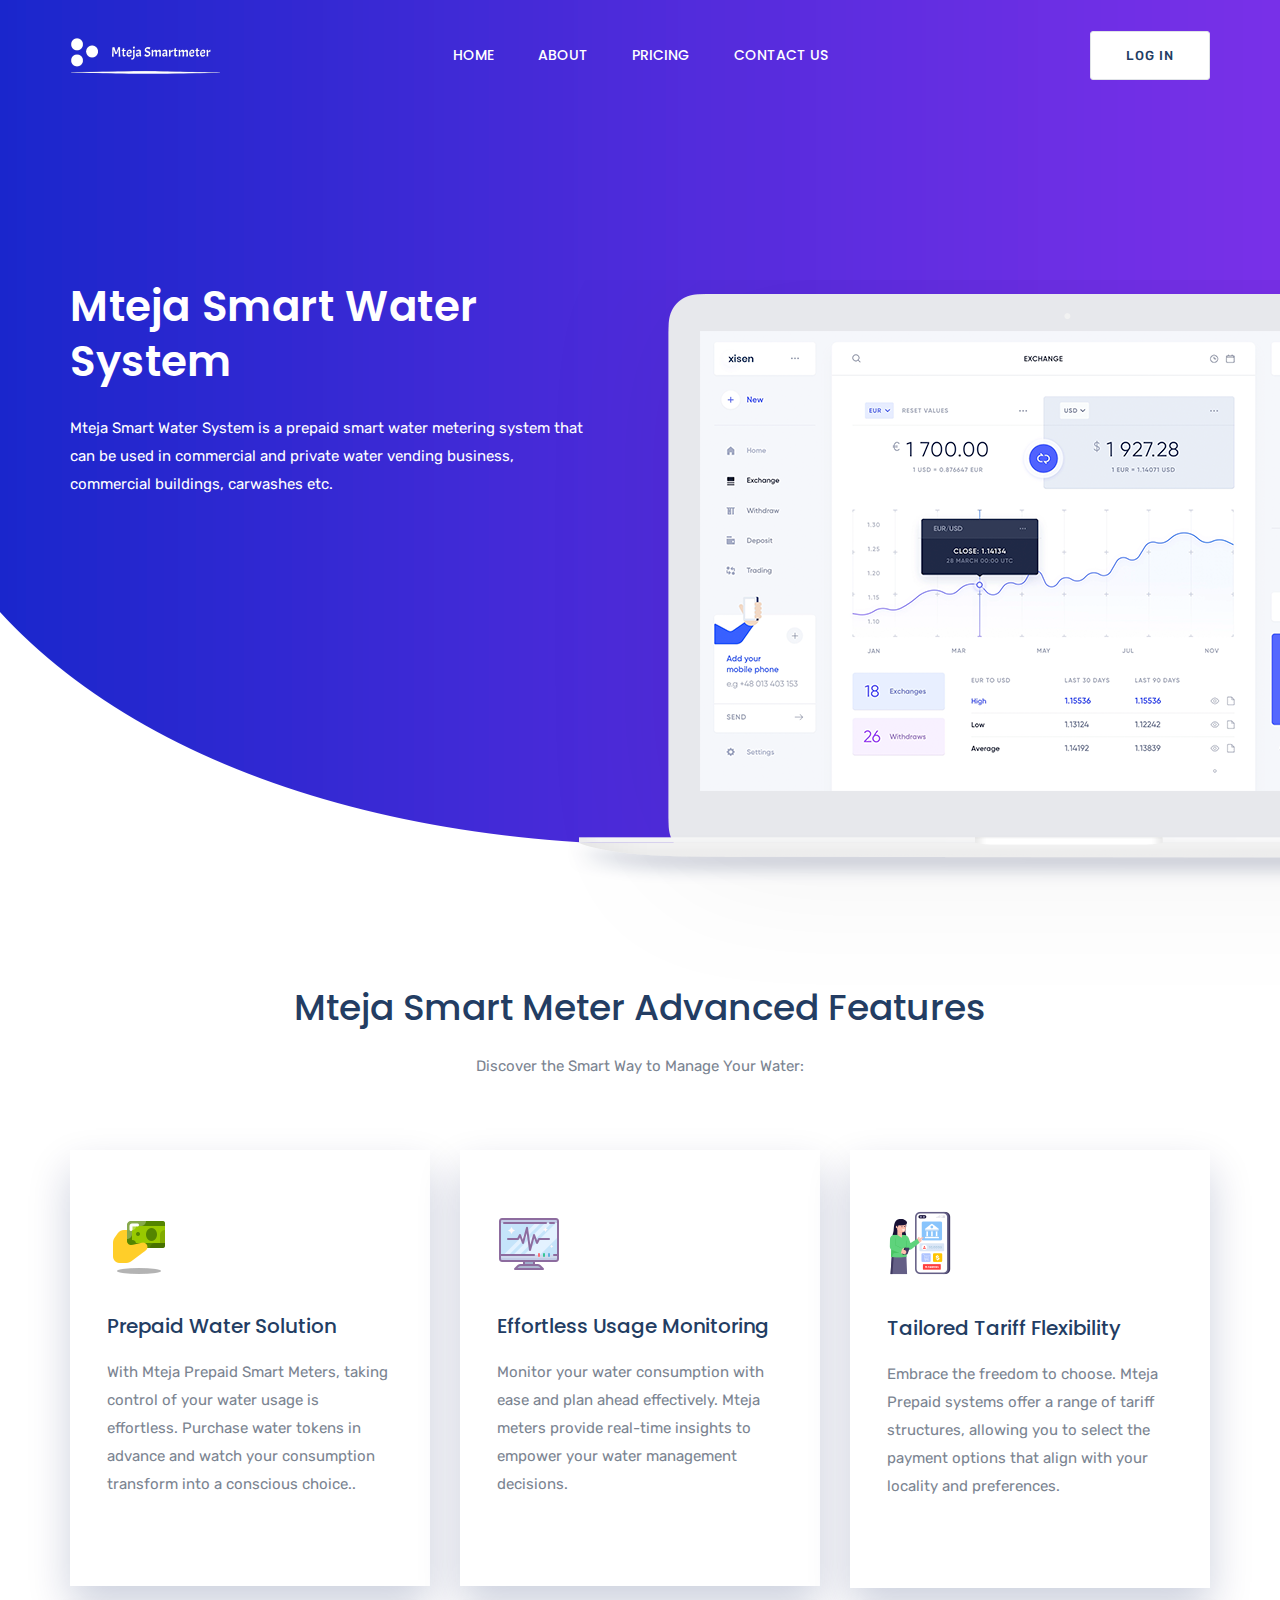
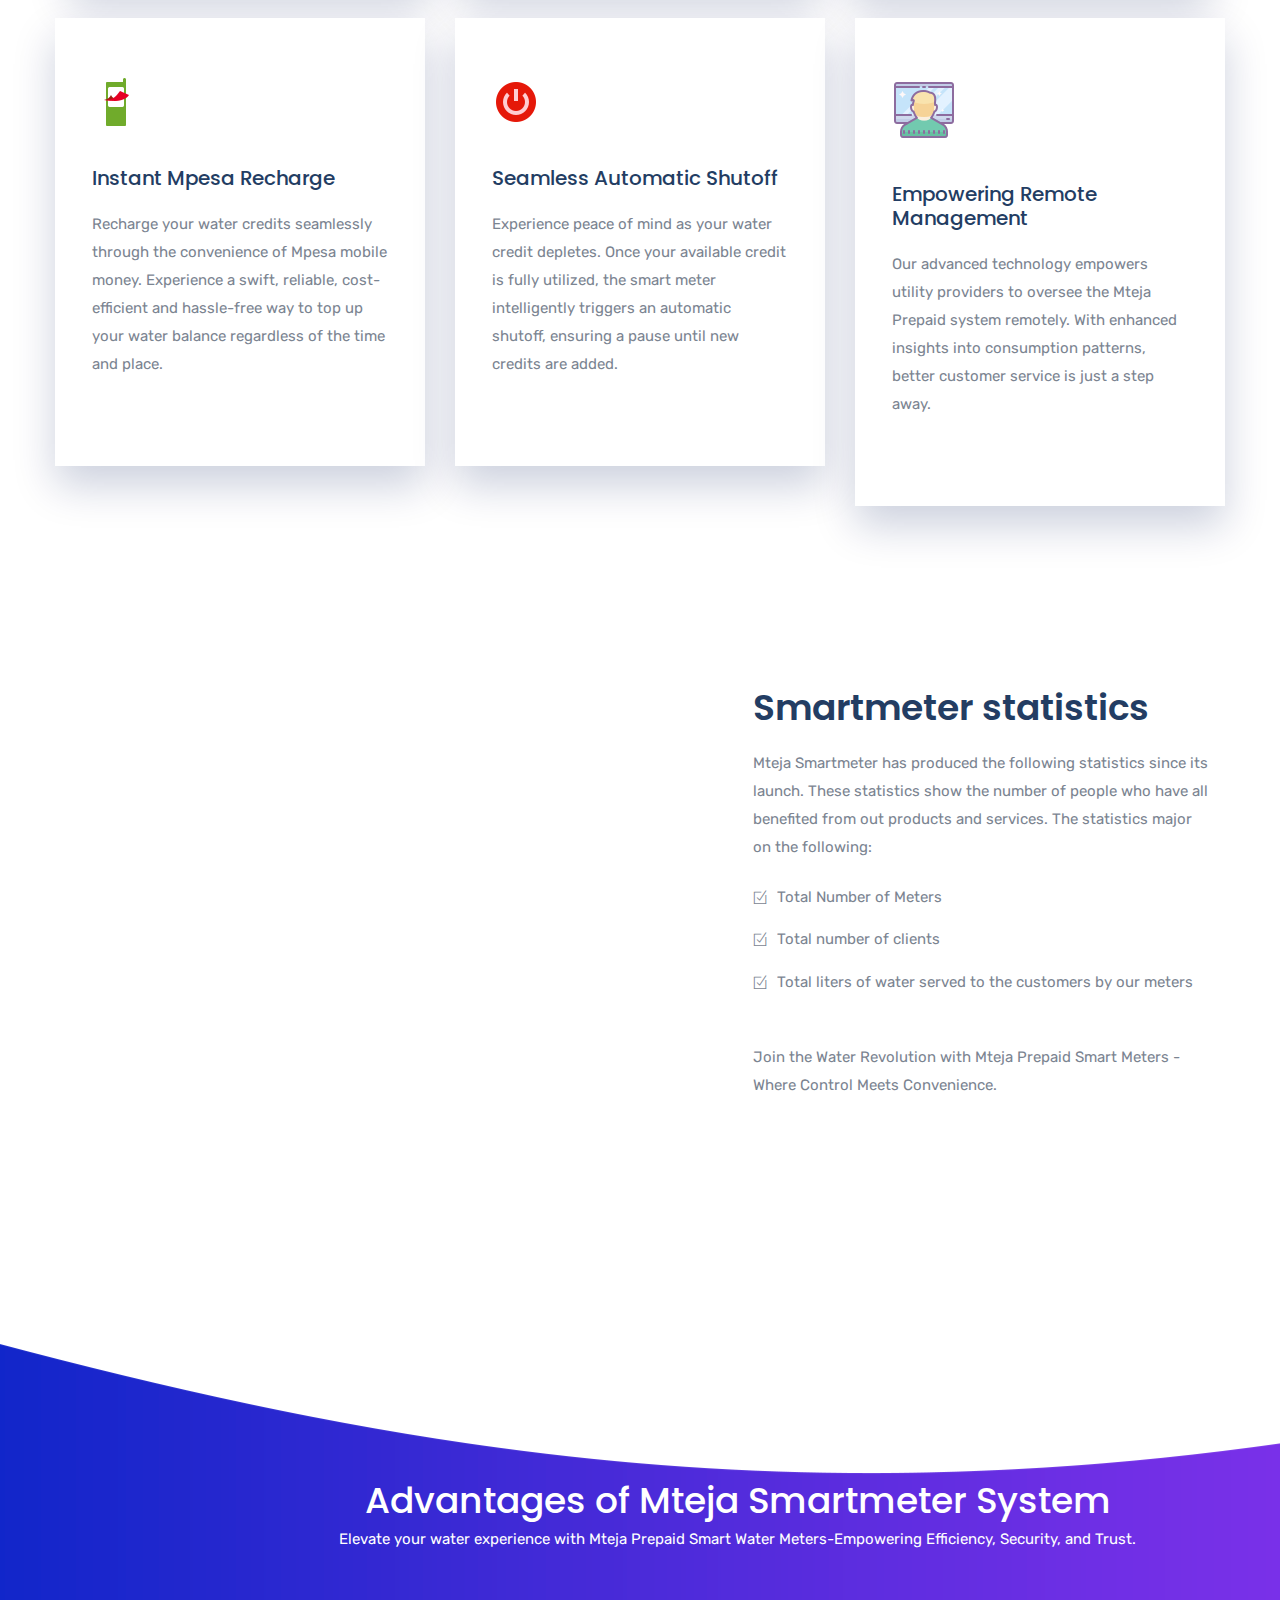
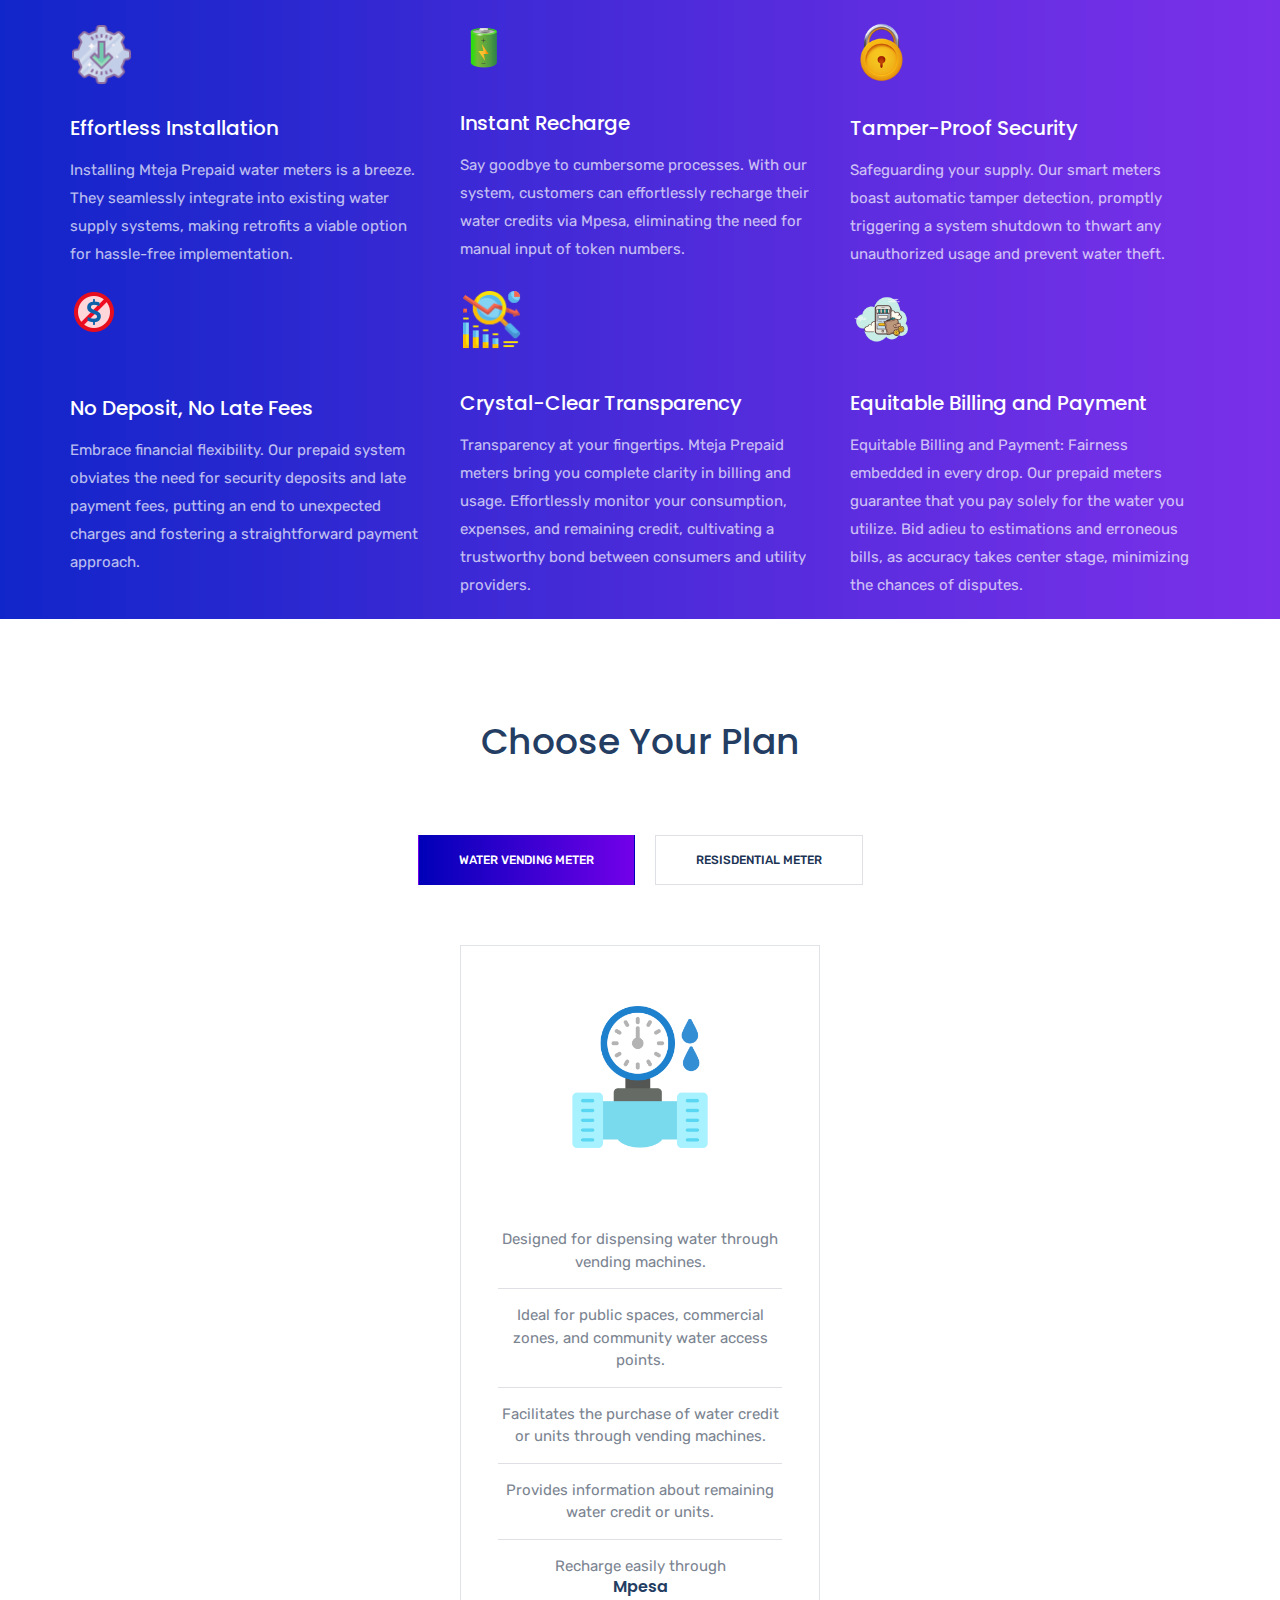
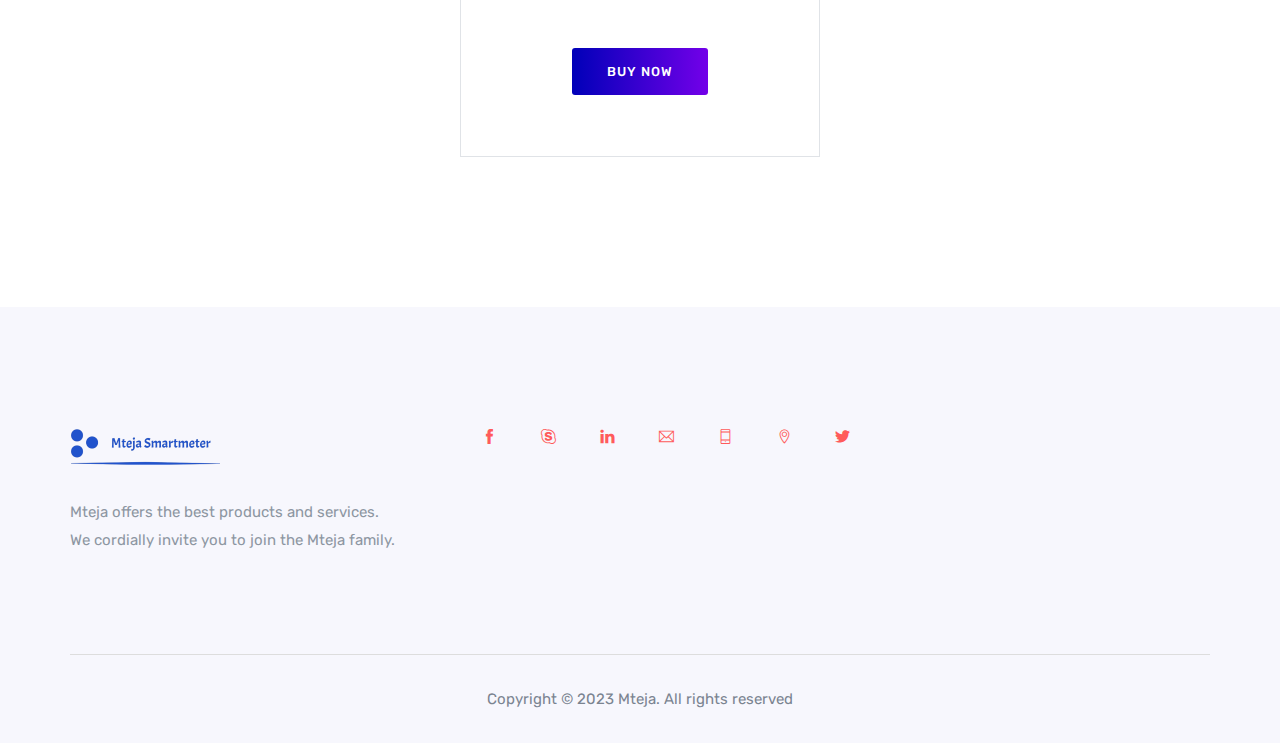
==== index.html @ 2910dd41 "push file structure changes" ====
<!doctype html>
<html class="no-js" lang="">
<head>
    <meta charset="utf-8">
    <meta http-equiv="x-ua-compatible" content="ie=edge">
    <title>Mteja Smartmeter </title>
    <meta name="description" content="">
    <meta name="viewport" content="width=device-width, initial-scale=1">

    <link rel="manifest" href="site.webmanifest">
    <link rel="shortcut icon" type="image/x-icon" href="img/favicon.png">
    <!-- Place favicon.ico in the root directory -->

    <!-- CSS here -->
    <link rel="stylesheet" href="css/bootstrap.min.css">
    <link rel="stylesheet" href="css/owl.carousel.min.css">
    <link rel="stylesheet" href="css/animate.min.css">
    <link rel="stylesheet" href="css/magnific-popup.css">
    <link rel="stylesheet" href="css/fontawesome-all.min.css">
    <link rel="stylesheet" href="css/themify-icons.css">
    <link rel="stylesheet" href="css/meanmenu.css">
    <link rel="stylesheet" href="css/custom-animation.css">
    <link rel="stylesheet" href="css/aos.css">
    <link rel="stylesheet" href="css/slick.css">
    <link rel="stylesheet" href="css/default.css">
    <link rel="stylesheet" href="css/style.css">
    <link rel="stylesheet" href="css/carouselstyle.css">
    <link rel="stylesheet" href="css/responsive.css">
</head>
<body>

    <!-- preloader  -->
    <div id="preloader">
        <div id="ctn-preloader" class="ctn-preloader">
            <div class="animation-preloader">
                <div class="spinner"></div>
                <div class="txt-loading">
                    <span data-text-preloader="M" class="letters-loading">
                        M
                    </span>
                    <span data-text-preloader="T" class="letters-loading">
                        T
                    </span>
                    <span data-text-preloader="E" class="letters-loading">
                        E
                    </span>
                    <span data-text-preloader="J" class="letters-loading">
                        J
                    </span>
                    <span data-text-preloader="A" class="letters-loading">
                        A
                    </span>
                </div>
            </div>
            <div class="loader">
                <div class="row">
                    <div class="col-3 loader-section section-left">
                        <div class="bg"></div>
                    </div>
                    <div class="col-3 loader-section section-left">
                        <div class="bg"></div>
                    </div>
                    <div class="col-3 loader-section section-right">
                        <div class="bg"></div>
                    </div>
                    <div class="col-3 loader-section section-right">
                        <div class="bg"></div>
                    </div>
                </div>
            </div>
        </div>
    </div>
    <!-- preloader end -->

    <!-- header start -->
    <header id="header-sticky" class="header-transparent header-text-white">
        <div class="header-area">
            <div class="container">
                <div class="position-relative">
                    <div class="row align-items-center">
                        <div class="col-xl-2 col-lg-2">
                            <div class="logo">
                                 <a href="index.html"> <img src="img/logo/logo-white.png" alt=""> </a>
                            </div>
                        </div>
                        <div class="col-xl-8 col-lg-8 position-static">
                            <div class="main-menu red-menu white-menu text-center">
                                <nav id="mobile-menu">
                                    <ul>
                                        <li><a href="index.html">Home</a>
                                            <ul class="submenu">
                                                <li><a href="index.html">Home</a></li>
                                            </ul>
                                        </li>
                                        <li><a href="#">About</a>
                                            <ul class="submenu">
                                                <li class="menu-item-has-children">
                                                    <a href="about-2.html">Features</a>
                                                </li>
                                                <li class="menu-item-has-children"><a href="about.html">Advantages</a>
                                            </ul>
                                        </li>
                                        <li><a href="price.html">Pricing</a>
                                            <ul class="submenu">
                                                <li><a href="portfolio.html">Water Vending Meter</a></li>
                                                <li><a href="p              ortfolio-style-2.html">Residential Meter</a></li>
                                            </ul>
                                        </li>

                                        <li><a href="contact.html">Contact Us</a>
                                            <ul class="submenu">
                                                <li><a href="contact.html">Contact</a></li>
                                                <!-- <li><a href="contact-standart.html">contact standart</a></li>
                                                    <li><a href="contact-minimal.html">contact minimal</a></li> -->
                                             </ul>
                                     </li>
                                    </nav>
                            </div>
                            <div class="mobile-menu"></div>
                        </div>
                        <div class="col-xl-2 col-lg-2 d-none d-lg-block">
                            <div class="header-btn text-right">
                                <a href="https://app.mteja.co.ke/" class="x-btn btn-border btn-squ x-btn-white">Log
                                    In</a>
                            </div>
                        </div>
                    </div>
                </div>
            </div>
        </div>
    </header>
    <!-- header end -->

    <main>

        <!-- slider-area -->
        <section class="slider-area fix">
            <div class="single-slider slider-height-2 slider-height-4 pt-280"
                style="background-image: url(img/slider/blue-bg.png)">
                <div class="container">
                    <div class="row">
                        <div class="col-xl-6 col-lg-6 col-md-10">
                            <div class="slider-text-4 pt-0">
                                <h2 class="wow fadeInUp animated" data-wow-delay="0.5s">Mteja Smart Water System</h2>
                                <p class="wow fadeInUp animated" data-wow-delay="0.7s">Mteja Smart Water System is a
                                    prepaid smart water metering system that can be used in commercial and private water
                                    vending business, commercial buildings, carwashes etc.</p>
                            </div>
                        </div>
                        <div class="col-xl-6 col-lg-6 d-none d-lg-block">
                            <div class="slider-img-2 wow fadeInRight animated" data-wow-duration="2.5s">
                                <img src="img/slider/01_Home.png" alt="">
                            </div>
                        </div>
                    </div>
                </div>
            </div>
        </section>
        <!-- slider-area end -->

        <!-- fea-list-4-area -->
        <div class="fea-list-4-area pt-0">
            <div class="container">
                <div class="row">
                    <div class="col-xl-8 col-lg-10 offset-lg-1 offset-xl-2">
                        <div class="section-title-2 text-center mb-70">
                            <h2 class="mb-20">Mteja Smart Meter Advanced Features</h2>
                            <p>Discover the Smart Way to Manage Your Water:</p>
                        </div>
                    </div>
                </div>
                <div class="row">
                    <div class="col-lg-4 col-md-6">
                        <div class="feal-list-4-item active mb-30">
                            <div class="fea-list-4-img mb-40">
                                <img src="img/icon/pay.png" alt="">
                            </div>
                            <h3>Prepaid Water Solution</h3>
                            <p>With Mteja Prepaid Smart Meters, taking control of your water usage is effortless.
                                Purchase water tokens in advance and watch your consumption transform into a conscious
                                choice..</p>
                            <!-- <a href="about-2.html">learn more <i class="ti-arrow-right"></i></a> -->
                        </div>
                    </div>
                    <div class="col-lg-4 col-md-6">
                        <div class="feal-list-4-item active mb-30">
                            <div class="fea-list-4-img mb-40">
                                <img src="img/icon/monitoring.png" alt="">
                            </div>
                            <h3>Effortless Usage Monitoring</h3>
                            <p>Monitor your water consumption with ease and plan ahead effectively. Mteja meters provide
                                real-time insights to empower your water management decisions.
                            </p>
                            <!-- <a href="about-2.html">learn more <i class="ti-arrow-right"></i></a> -->
                        </div>
                    </div>
                    <div class="col-lg-4 col-md-6">
                        <div class="feal-list-4-item active mb-30">
                            <div class="fea-list-4-img mb-40">
                                <img src="img/icon/m-banking.png" alt="">
                            </div>
                            <h3>Tailored Tariff Flexibility</h3>
                            <p>Embrace the freedom to choose. Mteja Prepaid systems offer a range of tariff structures,
                                allowing you to select the payment options that align with your locality and
                                preferences.

                            </p>
                            <!-- <a href="about-2.html">learn more <i class="ti-arrow-right"></i></a> -->
                        </div>
                    </div>


                    <div class="row">
                        <div class="col-lg-4 col-md-6">
                            <div class="feal-list-4-item active mb-30">
                                <div class="fea-list-4-img mb-40">
                                    <img src="img/icon/mpesa.png" alt="">
                                </div>
                                <h3>Instant Mpesa Recharge</h3>
                                <p>Recharge your water credits seamlessly through the convenience of Mpesa mobile money.
                                    Experience a swift, reliable, cost-efficient and hassle-free way to top up your
                                    water balance regardless of the time and place.
                                </p>
                                <!-- <a href="about-2.html">learn more <i class="ti-arrow-right"></i></a> -->
                            </div>
                        </div>
                        <div class="col-lg-4 col-md-6">
                            <div class="feal-list-4-item active mb-30">
                                <div class="fea-list-4-img mb-40">
                                    <img src="img/icon/shutdown.png" alt="">
                                </div>
                                <h3>Seamless Automatic Shutoff</h3>
                                <p> Experience peace of mind as your water credit depletes. Once your available credit
                                    is fully utilized, the smart meter intelligently triggers an automatic shutoff,
                                    ensuring a pause until new credits are added.
                                </p>
                                <!-- <a href="about-2.html">learn more <i class="ti-arrow-right"></i></a> -->
                            </div>
                        </div>

                        <div class="col-lg-4 col-md-6">
                            <div class="feal-list-4-item active mb-30">
                                <div class="fea-list-4-img mb-40">
                                    <img src="img/icon/workspace.png" alt="">
                                </div>
                                <h3>Empowering Remote Management</h3>
                                <p>Our advanced technology empowers utility providers to oversee the Mteja Prepaid
                                    system remotely. With enhanced insights into consumption patterns, better customer
                                    service is just a step away.</p>
                                <!-- <a href="about-2.html">learn more <i class="ti-arrow-right"></i></a> -->
                            </div>
                        </div>
                    </div>
                </div>
            </div>
            <!-- fea-list-4-area end -->

            <!-- xn-about-area  -->
            <div class="xn-about-area pt-110 fix">
                <div class="container">
                    <div class="row">
                        <div class="col-xl-6 col-lg-6">
                            <div class="xn-about-img mb-30 wow fadeInLeft animated" data-wow-duration="0.9s"
                                data-wow-delay=".5s">
                                <img src="img/bg/fea-4.png" alt="">
                            </div>
                        </div>
                        <div class="col-xl-5 col-lg-5 offset-lg-1">
                            <div class="xn-about-content mb-30 pt-40">
                                <h2>Smartmeter statistics</h2>
                                <p>Mteja Smartmeter has produced the following statistics since its launch. These
                                    statistics show the number of people who have all benefited from out products and
                                    services. The statistics major on the following:</p>
                                <ul>
                                    <li><i class="ti-check-box"></i> <span>Total Number of Meters</span></li>
                                    <li><i class="ti-check-box"></i> <span>Total number of clients</span></li>
                                    <li><i class="ti-check-box"></i> <span>Total liters of water served to the customers
                                            by our meters</span></li>
                                </ul>
                                <p>Join the Water Revolution with Mteja Prepaid Smart Meters - Where Control Meets
                                    Convenience.</p>
                                <div data-aos="fade-up">
                                    <!-- <a href="#" class="btn-grad-4">learn more</a> -->
                                </div>
                            </div>
                        </div>
                    </div>

                    <div class="col-xl-6 col-lg-6">
                        <div class="xn-about-img-right mb-30 pl-70 wow fadeInRight animated" data-wow-duration="1.5s"
                            data-wow-delay=".5s">
                            <!-- <img src="img/bg/fea-41.png" alt=""> -->
                        </div>
                    </div>
                </div>
            </div>
        </div>
        <!-- xn-about-area end -->

        <!-- people-area -->
        <div class="fea-list-4-area pt-180" style="background-image: url(img/bg/people.png)">
            <div class="container">
                <div class="row">
                    <div class="col-xl-10 col-lg-15 offset-lg-2 offset-xl-2">
                        <div class="section-title-2 white-text text-center mb-70">
                            <h2 class="mb-30">Advantages of Mteja Smartmeter System</h2>
                            <p>
                                Elevate your water experience with Mteja Prepaid Smart Water Meters-Empowering
                                Efficiency, Security, and Trust.
                            </p>
                        </div>
                    </div>
                </div>
                <div class="row">
                    <div class="col-lg-4 col-md-4">
                        <div class="people-item mb-20">
                            <div class="people-item-img mb-30">
                                <img src="img/icon/installation.png" class="image" alt="">
                            </div>
                            <h3>Effortless Installation</h3>
                            <p> Installing Mteja Prepaid water meters is a breeze. They seamlessly integrate into
                                existing water supply systems, making retrofits a viable option for hassle-free
                                implementation.
                            </p>
                        </div>
                    </div>
                    <div class="col-lg-4 col-md-4">
                        <div class="people-item mb-20">
                            <div class="people-item-img mb-40">
                                <img src="img/icon/recharge.png" class="image" alt="">
                            </div>
                            <h3>Instant Recharge</h3>
                            <p> Say goodbye to cumbersome processes. With our system, customers can effortlessly
                                recharge their water credits via Mpesa, eliminating the need for manual input of token
                                numbers.
                            </p>
                        </div>
                    </div>
                    <div class="col-lg-4 col-md-4">
                        <div class="people-item mb-20">
                            <div class="people-item-img mb-30">
                                <img src="img/icon/security.png" class="image" alt="">
                            </div>
                            <h3>Tamper-Proof Security</h3>
                            <p>Safeguarding your supply. Our smart meters boast automatic tamper detection, promptly
                                triggering a system shutdown to thwart any unauthorized usage and prevent water theft.
                            </p>
                        </div>
                    </div>
                    <div class="col-lg-4 col-md-4">
                        <div class="people-item mb-20">
                            <div class="people-item-img mb-60">
                                <img src="img/icon/nodeposit.png" class="image" alt="">
                            </div>
                            <h3>No Deposit, No Late Fees</h3>
                            <p> Embrace financial flexibility. Our prepaid system obviates the need for security
                                deposits and late payment fees, putting an end to unexpected charges and fostering a
                                straightforward payment approach.
                            </p>
                        </div>
                    </div>
                    <div class="col-lg-4 col-md-4">
                        <div class="people-item mb-20">
                            <div class="people-item-img mb-40">
                                <img src="img/icon/transparency.png" class="image" alt="">
                            </div>
                            <h3>Crystal-Clear Transparency</h3>
                            <p>Transparency at your fingertips. Mteja Prepaid meters bring you complete clarity in
                                billing and usage. Effortlessly monitor your consumption, expenses, and remaining
                                credit, cultivating a trustworthy bond between consumers and utility providers.
                            </p>
                        </div>
                    </div>
                    <div class="col-lg-4 col-md-4">
                        <div class="people-item mb-20">
                            <div class="people-item-img mb-40">
                                <img src="img/icon/billing.png" class="image" alt="">
                            </div>
                            <h3>Equitable Billing and Payment</h3>
                            <p> Equitable Billing and Payment: Fairness embedded in every drop. Our prepaid meters
                                guarantee that you pay solely for the water you utilize. Bid adieu to estimations and
                                erroneous bills, as accuracy takes center stage, minimizing the chances of disputes.
                            </p>
                        </div>
                    </div>
                </div>
            </div>
        </div>
        <!-- people-area end -->

        <!-- pricing-area -->
        <section class="pricing-area pt-100 pb-120">
            <div class="container">
                <div class="row">
                    <div class="col-xl-8 col-lg-10 offset-lg-1 offset-xl-2">
                        <div class="section-title-2 text-center mb-70">
                            <h2 class="mb-20">Choose Your Plan</h2>
                        </div>
                    </div>
                </div>
                <div class="price-tab">
                    <ul class="nav price-tab-4-menu text-center" id="myTab" role="tablist">
                        <li class="nav-item">
                            <a class="nav-link active" id="home-tab" data-toggle="tab" href="#home" role="tab"
                                aria-controls="home" aria-selected="true">Water vending meter</a>
                        </li>
                        <li class="nav-item">
                            <a class="nav-link" id="profile-tab" data-toggle="tab" href="#profile" role="tab"
                                aria-controls="profile" aria-selected="false">Resisdential meter</a>
                        </li>
                    </ul>
                    <div class="tab-content" id="myTabContent">
                        <div class="tab-pane fade show active" id="home" role="tabpanel" aria-labelledby="home-tab">
                            <div class="row">
                                <div style="text-align:center;width: 300px;margin: 0 auto"
                                    class="col-xl-4 col-lg-4 col-md-6">
                                    <div class="pricing-tab pricing-tab-4 text-center mb-30">
                                        <div class="price-img-4 pb-50">
                                            <img src="img/icon 2/water-meter.png" class="image-2" alt="">
                                        </div>
                                        <div class="price-value mb-30">
                                            <h3></h3>
                                            <h5></h5>
                                        </div>
                                        <ul>
                                            <li>Designed for dispensing water through vending machines.
                                            </li>
                                            <li>Ideal for public spaces, commercial zones, and community water access
                                                points.
                                            </li>
                                            <li>Facilitates the purchase of water credit or units through vending
                                                machines.</li>
                                            <li>Provides information about remaining water credit or units.</li>
                                            <li>Recharge easily through<h6>Mpesa</h6>
                                            </li>
                                        </ul>
                                        <a href="#" class="btn-grad-4"><span>Buy Now</span></a>
                                    </div>
                                </div>   
                            </div>
                        </div>
                        <div class="tab-pane fade" id="profile" role="tabpanel" aria-labelledby="profile-tab">
                            <div class="row">
                                <div style="text-align:center;width: 300px;margin: 0 auto"
                                    class="col-xl-4 col-lg-4 col-md-6">
                                    <div class="pricing-tab pricing-tab-4 text-center mb-30">
                                        <div class="price-img-4 pb-50">
                                            <img src="img/icon 2/utility.png" class="image-2">
                                        </div>
                                        <div class="price-value mb-30">
                                            <h3></h3>
                                            <h5></h5>
                                        </div>
                                        <ul>
                                            <li>Tailored for installation in homes, serving individual household utility
                                                management and payments</li>
                                            <li>Enables users to manage and monitor their utility consumption in
                                                real-time.</li>
                                            <li>Provides information displayed on the meter</li>
                                            <li>Recharge easily through<h6>Mpesa</h6>
                                            </li>
                                        </ul>
                                        <a href="#" class="btn-grad-4"><span>Buy Now</span></a>
                                    </div>
                                </div>
                                <!-- <div class="col-xl-4 col-lg-4 col-md-6">
                                        <div class="pricing-tab pricing-tab-4 text-center mb-30">
                                            <div class="price-img-4 pb-50">
                                                <img src="img/icon/pi3.png" alt="">
                                            </div>
                                            <div class="price-value mb-30">
                                                <h3>Business</h3>
                                                <h5>$99.50</h5>
                                            </div>
                                            <ul>
                                                <li>Unlimited products</li>
                                                <li>Discount code</li>
                                                <li>2GB file storage</li>
                                                <li>24/7 Support</li>
                                            </ul>
                                            <a href="#" class="btn-grad-4"><span>Buy Now</span></a>
                                        </div>
                                    </div>-->
                            </div>
                        </div>
                    </div>
                </div>
            </div>
        </section>
        <!-- newsletter-area -->
        <!-- <section class="newsletter-area pb-150">
            <div class="container">
                <div class="row">
                    <div class="col-xl-8 col-lg-10 offset-lg-1 offset-xl-2">
                        <div class="section-title-2 text-center mb-70">
                            <h2 class="mb-20">Smartmeter Images.</h2>
                        </div>
                    </div>
                </div>


                <section aria-label="Newest Photos">
                    <div class="carousel text-center" data-carousel>
                        <button class="carousel-button prev" data-carousel-button="prev">&#8656;</button>
                        <button class="carousel-button next" data-carousel-button="next">&#8658;</button>
                        <ul data-slides>
                            <li class="slide" data-active>
                                <img src="img/carousel/boxed-water-is-better-VPkkplpaLLI-unsplash.jpg"
                                    alt="water Image #1">
                            </li>
                            <li class="slide">
                                <img src="img/carousel/linus-nylund-Q5QspluNZmM-unsplash.jpg" alt="water Image #2">
                            </li>
                            <li class="slide">
                                <img src="img/carousel/tim-marshall-dYO_5KOMEkA-unsplash.jpg" alt="water Image #3">
                            </li>
                        </ul>
                    </div>
                </section>
            </div>
        </section> -->
        <!-- newsletter-area end -->

    </main>

    <!-- footer start  -->
    <footer class="gray-bg">
        <div class="footer-area pt-120 pb-60">
            <div class="container">
                <div class="row">
                    <div class="col-xl-4 col-lg-6 col-md-8">
                        <div class="footer-widget mb-40">
                            <div class="footer-text">
                                <img src="img/logo/logo.png" alt="">
                                <p>Mteja offers the best products and services. We cordially invite you to join the
                                    Mteja family.</p>
                            </div>


                        </div>
                    </div>

                    <div class="col-xl-2 col-lg-3 col-md-4">
                        <div class="footer-widget mb-40">
                            <div class="footer-social-horizontal"> <!-- Updated class name -->
                                <a href="contact.html"><i class="ti-facebook"></i></a>
                                <a href="contact.html"><i class="ti-skype"></i></a>
                                <a href="contact.html"><i class="ti-linkedin"></i></a>
                                <a href="contact.html"><i class="ti-email"></i></a>
                                <a href="contact.html"><i class="ti-mobile"></i></a>
                                <a href="contact.html"><i class="ti-location-pin"></i></a>
                                <a href="contact.html"><i class="ti-twitter-alt"></i></a>
                            </div>
                        </div>
                    </div>
                </div>
            </div>
        </div>
        <div class="copyright-area">
            <div class="container">
                <div class="copyright-border">
                    <div class="row">
                        <div class="col-12 text-center"> <!-- Add text-center class -->
                            <div class="copyright">
                                <p>Copyright © 2023 Mteja. All rights reserved</p>
                            </div>
                        </div>
                    </div>
                </div>
            </div>
        </div>
    </footer>
    <!-- footer end  -->






    <!-- JS here -->
    <script src="js/vendor/modernizr-3.5.0.min.js"></script>
    <script src="js/vendor/jquery-1.12.4.min.js"></script>
    <script src="js/popper.min.js"></script>
    <script src="js/bootstrap.min.js"></script>
    <script src="js/owl.carousel.min.js"></script>
    <script src="js/isotope.pkgd.min.js"></script>
    <script src="js/one-page-nav-min.js"></script>
    <script src="js/slick.min.js"></script>
    <script src="js/jquery.meanmenu.min.js"></script>
    <script src="js/ajax-form.js"></script>
    <script src="js/wow.min.js"></script>
    <script src="js/aos.js"></script>
    <script src="js/jquery.scrollUp.min.js"></script>
    <script src="js/imagesloaded.pkgd.min.js"></script>
    <script src="js/jquery.magnific-popup.min.js"></script>
    <script src="js/plugins.js"></script>
    <script src="js/main.js"></script>
    <script src="js/carousel.js"></script>
</body>
</html>
---- css/themify-icons.css ----
@font-face {
	font-family: 'themify';
	src:url('../fonts/themify.eot?-fvbane');
	src:url('../fonts/themify.eot?#iefix-fvbane') format('embedded-opentype'),
		url('../fonts/themify.woff?-fvbane') format('woff'),
		url('../fonts/themify.ttf?-fvbane') format('truetype'),
		url('../fonts/themify.svg?-fvbane#themify') format('svg');
	font-weight: normal;
	font-style: normal;
}

[class^="ti-"], [class*=" ti-"] {
	font-family: 'themify';
	speak: none;
	font-style: normal;
	font-weight: normal;
	font-variant: normal;
	text-transform: none;
	line-height: 1;

	/* Better Font Rendering =========== */
	-webkit-font-smoothing: antialiased;
	-moz-osx-font-smoothing: grayscale;
}

.ti-wand:before {
	content: "\e600";
}
.ti-volume:before {
	content: "\e601";
}
.ti-user:before {
	content: "\e602";
}
.ti-unlock:before {
	content: "\e603";
}
.ti-unlink:before {
	content: "\e604";
}
.ti-trash:before {
	content: "\e605";
}
.ti-thought:before {
	content: "\e606";
}
.ti-target:before {
	content: "\e607";
}
.ti-tag:before {
	content: "\e608";
}
.ti-tablet:before {
	content: "\e609";
}
.ti-star:before {
	content: "\e60a";
}
.ti-spray:before {
	content: "\e60b";
}
.ti-signal:before {
	content: "\e60c";
}
.ti-shopping-cart:before {
	content: "\e60d";
}
.ti-shopping-cart-full:before {
	content: "\e60e";
}
.ti-settings:before {
	content: "\e60f";
}
.ti-search:before {
	content: "\e610";
}
.ti-zoom-in:before {
	content: "\e611";
}
.ti-zoom-out:before {
	content: "\e612";
}
.ti-cut:before {
	content: "\e613";
}
.ti-ruler:before {
	content: "\e614";
}
.ti-ruler-pencil:before {
	content: "\e615";
}
.ti-ruler-alt:before {
	content: "\e616";
}
.ti-bookmark:before {
	content: "\e617";
}
.ti-bookmark-alt:before {
	content: "\e618";
}
.ti-reload:before {
	content: "\e619";
}
.ti-plus:before {
	content: "\e61a";
}
.ti-pin:before {
	content: "\e61b";
}
.ti-pencil:before {
	content: "\e61c";
}
.ti-pencil-alt:before {
	content: "\e61d";
}
.ti-paint-roller:before {
	content: "\e61e";
}
.ti-paint-bucket:before {
	content: "\e61f";
}
.ti-na:before {
	content: "\e620";
}
.ti-mobile:before {
	content: "\e621";
}
.ti-minus:before {
	content: "\e622";
}
.ti-medall:before {
	content: "\e623";
}
.ti-medall-alt:before {
	content: "\e624";
}
.ti-marker:before {
	content: "\e625";
}
.ti-marker-alt:before {
	content: "\e626";
}
.ti-arrow-up:before {
	content: "\e627";
}
.ti-arrow-right:before {
	content: "\e628";
}
.ti-arrow-left:before {
	content: "\e629";
}
.ti-arrow-down:before {
	content: "\e62a";
}
.ti-lock:before {
	content: "\e62b";
}
.ti-location-arrow:before {
	content: "\e62c";
}
.ti-link:before {
	content: "\e62d";
}
.ti-layout:before {
	content: "\e62e";
}
.ti-layers:before {
	content: "\e62f";
}
.ti-layers-alt:before {
	content: "\e630";
}
.ti-key:before {
	content: "\e631";
}
.ti-import:before {
	content: "\e632";
}
.ti-image:before {
	content: "\e633";
}
.ti-heart:before {
	content: "\e634";
}
.ti-heart-broken:before {
	content: "\e635";
}
.ti-hand-stop:before {
	content: "\e636";
}
.ti-hand-open:before {
	content: "\e637";
}
.ti-hand-drag:before {
	content: "\e638";
}
.ti-folder:before {
	content: "\e639";
}
.ti-flag:before {
	content: "\e63a";
}
.ti-flag-alt:before {
	content: "\e63b";
}
.ti-flag-alt-2:before {
	content: "\e63c";
}
.ti-eye:before {
	content: "\e63d";
}
.ti-export:before {
	content: "\e63e";
}
.ti-exchange-vertical:before {
	content: "\e63f";
}
.ti-desktop:before {
	content: "\e640";
}
.ti-cup:before {
	content: "\e641";
}
.ti-crown:before {
	content: "\e642";
}
.ti-comments:before {
	content: "\e643";
}
.ti-comment:before {
	content: "\e644";
}
.ti-comment-alt:before {
	content: "\e645";
}
.ti-close:before {
	content: "\e646";
}
.ti-clip:before {
	content: "\e647";
}
.ti-angle-up:before {
	content: "\e648";
}
.ti-angle-right:before {
	content: "\e649";
}
.ti-angle-left:before {
	content: "\e64a";
}
.ti-angle-down:before {
	content: "\e64b";
}
.ti-check:before {
	content: "\e64c";
}
.ti-check-box:before {
	content: "\e64d";
}
.ti-camera:before {
	content: "\e64e";
}
.ti-announcement:before {
	content: "\e64f";
}
.ti-brush:before {
	content: "\e650";
}
.ti-briefcase:before {
	content: "\e651";
}
.ti-bolt:before {
	content: "\e652";
}
.ti-bolt-alt:before {
	content: "\e653";
}
.ti-blackboard:before {
	content: "\e654";
}
.ti-bag:before {
	content: "\e655";
}
.ti-move:before {
	content: "\e656";
}
.ti-arrows-vertical:before {
	content: "\e657";
}
.ti-arrows-horizontal:before {
	content: "\e658";
}
.ti-fullscreen:before {
	content: "\e659";
}
.ti-arrow-top-right:before {
	content: "\e65a";
}
.ti-arrow-top-left:before {
	content: "\e65b";
}
.ti-arrow-circle-up:before {
	content: "\e65c";
}
.ti-arrow-circle-right:before {
	content: "\e65d";
}
.ti-arrow-circle-left:before {
	content: "\e65e";
}
.ti-arrow-circle-down:before {
	content: "\e65f";
}
.ti-angle-double-up:before {
	content: "\e660";
}
.ti-angle-double-right:before {
	content: "\e661";
}
.ti-angle-double-left:before {
	content: "\e662";
}
.ti-angle-double-down:before {
	content: "\e663";
}
.ti-zip:before {
	content: "\e664";
}
.ti-world:before {
	content: "\e665";
}
.ti-wheelchair:before {
	content: "\e666";
}
.ti-view-list:before {
	content: "\e667";
}
.ti-view-list-alt:before {
	content: "\e668";
}
.ti-view-grid:before {
	content: "\e669";
}
.ti-uppercase:before {
	content: "\e66a";
}
.ti-upload:before {
	content: "\e66b";
}
.ti-underline:before {
	content: "\e66c";
}
.ti-truck:before {
	content: "\e66d";
}
.ti-timer:before {
	content: "\e66e";
}
.ti-ticket:before {
	content: "\e66f";
}
.ti-thumb-up:before {
	content: "\e670";
}
.ti-thumb-down:before {
	content: "\e671";
}
.ti-text:before {
	content: "\e672";
}
.ti-stats-up:before {
	content: "\e673";
}
.ti-stats-down:before {
	content: "\e674";
}
.ti-split-v:before {
	content: "\e675";
}
.ti-split-h:before {
	content: "\e676";
}
.ti-smallcap:before {
	content: "\e677";
}
.ti-shine:before {
	content: "\e678";
}
.ti-shift-right:before {
	content: "\e679";
}
.ti-shift-left:before {
	content: "\e67a";
}
.ti-shield:before {
	content: "\e67b";
}
.ti-notepad:before {
	content: "\e67c";
}
.ti-server:before {
	content: "\e67d";
}
.ti-quote-right:before {
	content: "\e67e";
}
.ti-quote-left:before {
	content: "\e67f";
}
.ti-pulse:before {
	content: "\e680";
}
.ti-printer:before {
	content: "\e681";
}
.ti-power-off:before {
	content: "\e682";
}
.ti-plug:before {
	content: "\e683";
}
.ti-pie-chart:before {
	content: "\e684";
}
.ti-paragraph:before {
	content: "\e685";
}
.ti-panel:before {
	content: "\e686";
}
.ti-package:before {
	content: "\e687";
}
.ti-music:before {
	content: "\e688";
}
.ti-music-alt:before {
	content: "\e689";
}
.ti-mouse:before {
	content: "\e68a";
}
.ti-mouse-alt:before {
	content: "\e68b";
}
.ti-money:before {
	content: "\e68c";
}
.ti-microphone:before {
	content: "\e68d";
}
.ti-menu:before {
	content: "\e68e";
}
.ti-menu-alt:before {
	content: "\e68f";
}
.ti-map:before {
	content: "\e690";
}
.ti-map-alt:before {
	content: "\e691";
}
.ti-loop:before {
	content: "\e692";
}
.ti-location-pin:before {
	content: "\e693";
}
.ti-list:before {
	content: "\e694";
}
.ti-light-bulb:before {
	content: "\e695";
}
.ti-Italic:before {
	content: "\e696";
}
.ti-info:before {
	content: "\e697";
}
.ti-infinite:before {
	content: "\e698";
}
.ti-id-badge:before {
	content: "\e699";
}
.ti-hummer:before {
	content: "\e69a";
}
.ti-home:before {
	content: "\e69b";
}
.ti-help:before {
	content: "\e69c";
}
.ti-headphone:before {
	content: "\e69d";
}
.ti-harddrives:before {
	content: "\e69e";
}
.ti-harddrive:before {
	content: "\e69f";
}
.ti-gift:before {
	content: "\e6a0";
}
.ti-game:before {
	content: "\e6a1";
}
.ti-filter:before {
	content: "\e6a2";
}
.ti-files:before {
	content: "\e6a3";
}
.ti-file:before {
	content: "\e6a4";
}
.ti-eraser:before {
	content: "\e6a5";
}
.ti-envelope:before {
	content: "\e6a6";
}
.ti-download:before {
	content: "\e6a7";
}
.ti-direction:before {
	content: "\e6a8";
}
.ti-direction-alt:before {
	content: "\e6a9";
}
.ti-dashboard:before {
	content: "\e6aa";
}
.ti-control-stop:before {
	content: "\e6ab";
}
.ti-control-shuffle:before {
	content: "\e6ac";
}
.ti-control-play:before {
	content: "\e6ad";
}
.ti-control-pause:before {
	content: "\e6ae";
}
.ti-control-forward:before {
	content: "\e6af";
}
.ti-control-backward:before {
	content: "\e6b0";
}
.ti-cloud:before {
	content: "\e6b1";
}
.ti-cloud-up:before {
	content: "\e6b2";
}
.ti-cloud-down:before {
	content: "\e6b3";
}
.ti-clipboard:before {
	content: "\e6b4";
}
.ti-car:before {
	content: "\e6b5";
}
.ti-calendar:before {
	content: "\e6b6";
}
.ti-book:before {
	content: "\e6b7";
}
.ti-bell:before {
	content: "\e6b8";
}
.ti-basketball:before {
	content: "\e6b9";
}
.ti-bar-chart:before {
	content: "\e6ba";
}
.ti-bar-chart-alt:before {
	content: "\e6bb";
}
.ti-back-right:before {
	content: "\e6bc";
}
.ti-back-left:before {
	content: "\e6bd";
}
.ti-arrows-corner:before {
	content: "\e6be";
}
.ti-archive:before {
	content: "\e6bf";
}
.ti-anchor:before {
	content: "\e6c0";
}
.ti-align-right:before {
	content: "\e6c1";
}
.ti-align-left:before {
	content: "\e6c2";
}
.ti-align-justify:before {
	content: "\e6c3";
}
.ti-align-center:before {
	content: "\e6c4";
}
.ti-alert:before {
	content: "\e6c5";
}
.ti-alarm-clock:before {
	content: "\e6c6";
}
.ti-agenda:before {
	content: "\e6c7";
}
.ti-write:before {
	content: "\e6c8";
}
.ti-window:before {
	content: "\e6c9";
}
.ti-widgetized:before {
	content: "\e6ca";
}
.ti-widget:before {
	content: "\e6cb";
}
.ti-widget-alt:before {
	content: "\e6cc";
}
.ti-wallet:before {
	content: "\e6cd";
}
.ti-video-clapper:before {
	content: "\e6ce";
}
.ti-video-camera:before {
	content: "\e6cf";
}
.ti-vector:before {
	content: "\e6d0";
}
.ti-themify-logo:before {
	content: "\e6d1";
}
.ti-themify-favicon:before {
	content: "\e6d2";
}
.ti-themify-favicon-alt:before {
	content: "\e6d3";
}
.ti-support:before {
	content: "\e6d4";
}
.ti-stamp:before {
	content: "\e6d5";
}
.ti-split-v-alt:before {
	content: "\e6d6";
}
.ti-slice:before {
	content: "\e6d7";
}
.ti-shortcode:before {
	content: "\e6d8";
}
.ti-shift-right-alt:before {
	content: "\e6d9";
}
.ti-shift-left-alt:before {
	content: "\e6da";
}
.ti-ruler-alt-2:before {
	content: "\e6db";
}
.ti-receipt:before {
	content: "\e6dc";
}
.ti-pin2:before {
	content: "\e6dd";
}
.ti-pin-alt:before {
	content: "\e6de";
}
.ti-pencil-alt2:before {
	content: "\e6df";
}
.ti-palette:before {
	content: "\e6e0";
}
.ti-more:before {
	content: "\e6e1";
}
.ti-more-alt:before {
	content: "\e6e2";
}
.ti-microphone-alt:before {
	content: "\e6e3";
}
.ti-magnet:before {
	content: "\e6e4";
}
.ti-line-double:before {
	content: "\e6e5";
}
.ti-line-dotted:before {
	content: "\e6e6";
}
.ti-line-dashed:before {
	content: "\e6e7";
}
.ti-layout-width-full:before {
	content: "\e6e8";
}
.ti-layout-width-default:before {
	content: "\e6e9";
}
.ti-layout-width-default-alt:before {
	content: "\e6ea";
}
.ti-layout-tab:before {
	content: "\e6eb";
}
.ti-layout-tab-window:before {
	content: "\e6ec";
}
.ti-layout-tab-v:before {
	content: "\e6ed";
}
.ti-layout-tab-min:before {
	content: "\e6ee";
}
.ti-layout-slider:before {
	content: "\e6ef";
}
.ti-layout-slider-alt:before {
	content: "\e6f0";
}
.ti-layout-sidebar-right:before {
	content: "\e6f1";
}
.ti-layout-sidebar-none:before {
	content: "\e6f2";
}
.ti-layout-sidebar-left:before {
	content: "\e6f3";
}
.ti-layout-placeholder:before {
	content: "\e6f4";
}
.ti-layout-menu:before {
	content: "\e6f5";
}
.ti-layout-menu-v:before {
	content: "\e6f6";
}
.ti-layout-menu-separated:before {
	content: "\e6f7";
}
.ti-layout-menu-full:before {
	content: "\e6f8";
}
.ti-layout-media-right-alt:before {
	content: "\e6f9";
}
.ti-layout-media-right:before {
	content: "\e6fa";
}
.ti-layout-media-overlay:before {
	content: "\e6fb";
}
.ti-layout-media-overlay-alt:before {
	content: "\e6fc";
}
.ti-layout-media-overlay-alt-2:before {
	content: "\e6fd";
}
.ti-layout-media-left-alt:before {
	content: "\e6fe";
}
.ti-layout-media-left:before {
	content: "\e6ff";
}
.ti-layout-media-center-alt:before {
	content: "\e700";
}
.ti-layout-media-center:before {
	content: "\e701";
}
.ti-layout-list-thumb:before {
	content: "\e702";
}
.ti-layout-list-thumb-alt:before {
	content: "\e703";
}
.ti-layout-list-post:before {
	content: "\e704";
}
.ti-layout-list-large-image:before {
	content: "\e705";
}
.ti-layout-line-solid:before {
	content: "\e706";
}
.ti-layout-grid4:before {
	content: "\e707";
}
.ti-layout-grid3:before {
	content: "\e708";
}
.ti-layout-grid2:before {
	content: "\e709";
}
.ti-layout-grid2-thumb:before {
	content: "\e70a";
}
.ti-layout-cta-right:before {
	content: "\e70b";
}
.ti-layout-cta-left:before {
	content: "\e70c";
}
.ti-layout-cta-center:before {
	content: "\e70d";
}
.ti-layout-cta-btn-right:before {
	content: "\e70e";
}
.ti-layout-cta-btn-left:before {
	content: "\e70f";
}
.ti-layout-column4:before {
	content: "\e710";
}
.ti-layout-column3:before {
	content: "\e711";
}
.ti-layout-column2:before {
	content: "\e712";
}
.ti-layout-accordion-separated:before {
	content: "\e713";
}
.ti-layout-accordion-merged:before {
	content: "\e714";
}
.ti-layout-accordion-list:before {
	content: "\e715";
}
.ti-ink-pen:before {
	content: "\e716";
}
.ti-info-alt:before {
	content: "\e717";
}
.ti-help-alt:before {
	content: "\e718";
}
.ti-headphone-alt:before {
	content: "\e719";
}
.ti-hand-point-up:before {
	content: "\e71a";
}
.ti-hand-point-right:before {
	content: "\e71b";
}
.ti-hand-point-left:before {
	content: "\e71c";
}
.ti-hand-point-down:before {
	content: "\e71d";
}
.ti-gallery:before {
	content: "\e71e";
}
.ti-face-smile:before {
	content: "\e71f";
}
.ti-face-sad:before {
	content: "\e720";
}
.ti-credit-card:before {
	content: "\e721";
}
.ti-control-skip-forward:before {
	content: "\e722";
}
.ti-control-skip-backward:before {
	content: "\e723";
}
.ti-control-record:before {
	content: "\e724";
}
.ti-control-eject:before {
	content: "\e725";
}
.ti-comments-smiley:before {
	content: "\e726";
}
.ti-brush-alt:before {
	content: "\e727";
}
.ti-youtube:before {
	content: "\e728";
}
.ti-vimeo:before {
	content: "\e729";
}
.ti-twitter:before {
	content: "\e72a";
}
.ti-time:before {
	content: "\e72b";
}
.ti-tumblr:before {
	content: "\e72c";
}
.ti-skype:before {
	content: "\e72d";
}
.ti-share:before {
	content: "\e72e";
}
.ti-share-alt:before {
	content: "\e72f";
}
.ti-rocket:before {
	content: "\e730";
}
.ti-pinterest:before {
	content: "\e731";
}
.ti-new-window:before {
	content: "\e732";
}
.ti-microsoft:before {
	content: "\e733";
}
.ti-list-ol:before {
	content: "\e734";
}
.ti-linkedin:before {
	content: "\e735";
}
.ti-layout-sidebar-2:before {
	content: "\e736";
}
.ti-layout-grid4-alt:before {
	content: "\e737";
}
.ti-layout-grid3-alt:before {
	content: "\e738";
}
.ti-layout-grid2-alt:before {
	content: "\e739";
}
.ti-layout-column4-alt:before {
	content: "\e73a";
}
.ti-layout-column3-alt:before {
	content: "\e73b";
}
.ti-layout-column2-alt:before {
	content: "\e73c";
}
.ti-instagram:before {
	content: "\e73d";
}
.ti-google:before {
	content: "\e73e";
}
.ti-github:before {
	content: "\e73f";
}
.ti-flickr:before {
	content: "\e740";
}
.ti-facebook:before {
	content: "\e741";
}
.ti-dropbox:before {
	content: "\e742";
}
.ti-dribbble:before {
	content: "\e743";
}
.ti-apple:before {
	content: "\e744";
}
.ti-android:before {
	content: "\e745";
}
.ti-save:before {
	content: "\e746";
}
.ti-save-alt:before {
	content: "\e747";
}
.ti-yahoo:before {
	content: "\e748";
}
.ti-wordpress:before {
	content: "\e749";
}
.ti-vimeo-alt:before {
	content: "\e74a";
}
.ti-twitter-alt:before {
	content: "\e74b";
}
.ti-tumblr-alt:before {
	content: "\e74c";
}
.ti-trello:before {
	content: "\e74d";
}
.ti-stack-overflow:before {
	content: "\e74e";
}
.ti-soundcloud:before {
	content: "\e74f";
}
.ti-sharethis:before {
	content: "\e750";
}
.ti-sharethis-alt:before {
	content: "\e751";
}
.ti-reddit:before {
	content: "\e752";
}
.ti-pinterest-alt:before {
	content: "\e753";
}
.ti-microsoft-alt:before {
	content: "\e754";
}
.ti-linux:before {
	content: "\e755";
}
.ti-jsfiddle:before {
	content: "\e756";
}
.ti-joomla:before {
	content: "\e757";
}
.ti-html5:before {
	content: "\e758";
}
.ti-flickr-alt:before {
	content: "\e759";
}
.ti-email:before {
	content: "\e75a";
}
.ti-drupal:before {
	content: "\e75b";
}
.ti-dropbox-alt:before {
	content: "\e75c";
}
.ti-css3:before {
	content: "\e75d";
}
.ti-rss:before {
	content: "\e75e";
}
.ti-rss-alt:before {
	content: "\e75f";
}
---- css/custom-animation.css ----
@-webkit-keyframes jump {
  0%   {-webkit-transform: translate3d(0,0,0);transform: translate3d(0,0,0);}
  40%  {-webkit-transform: translate3d(0,50%,0);transform: translate3d(0,50%,0);}
  100% {-webkit-transform: translate3d(0,0,0);transform: translate3d(0,0,0);}
}
@keyframes jump {
  0%   {-webkit-transform: translate3d(0,0,0);transform: translate3d(0,0,0);}
  40%  {-webkit-transform: translate3d(0,50%,0);transform: translate3d(0,50%,0);}
  100% {-webkit-transform: translate3d(0,0,0);transform: translate3d(0,0,0);}
}

@-webkit-keyframes rotated {
  0%   {-webkit-transform: rotate(0);transform: rotate(0);}
  100% {-webkit-transform: rotate(360deg);transform: rotate(360deg);}
}
@keyframes rotated {
  0%   {-webkit-transform: rotate(0);transform: rotate(0);}
  100% {-webkit-transform: rotate(360deg);transform: rotate(360deg);}
}

@-webkit-keyframes rotatedHalf {
  0%   {-webkit-transform: rotate(0);transform: rotate(0);}
  50% {-webkit-transform: rotate(90deg);transform: rotate(90deg);}
  100%   {-webkit-transform: rotate(0);transform: rotate(0);}
}
@keyframes rotatedHalf {
  0%   {-webkit-transform: rotate(0);transform: rotate(0);}
  50% {-webkit-transform: rotate(90deg);transform: rotate(90deg);}
  100%   {-webkit-transform: rotate(0);transform: rotate(0);}
}

@-webkit-keyframes rotatedHalfTwo {
  0% {-webkit-transform: rotate(-90deg);transform: rotate(-90deg);}
  100%   {-webkit-transform: rotate(90deg);transform: rotate(90deg);}
}
@keyframes rotatedHalfTwo {
  0% {-webkit-transform: rotate(-90deg);transform: rotate(-90deg);}
  100%   {-webkit-transform: rotate(90deg);transform: rotate(90deg);}
}


@-webkit-keyframes scale-upOne {
  0%   {-webkit-transform: scale(1);transform: scale(1);}
  100% {-webkit-transform: scale(0.2);transform: scale(0.2);}
}
@keyframes scale-upOne {
  0%   {-webkit-transform: scale(1);transform: scale(1);}
  100% {-webkit-transform: scale(0.2);transform: scale(0.2);}
}

@-webkit-keyframes scale-right {
  0%  {-webkit-transform: translateX(-50%);transform: translateX(-50%);}
  50% {-webkit-transform: translateX(50%);transform: translateX(50%);}
  100% {-webkit-transform: translateX(-50%);transform: translateX(-50%);}
}
@keyframes scale-right {
  0%  {-webkit-transform: translateX(-50%);transform: translateX(-50%);}
  50% {-webkit-transform: translateX(50%);transform: translateX(50%);}
  100% {-webkit-transform: translateX(-50%);transform: translateX(-50%);}
}

@-webkit-keyframes fade-in {
  0%   {opacity: 0.7;}
  40%  {opacity: 1;}
  100% {opacity: 0.7;}
}
@keyframes fade-in {
  0%   {opacity: 0.7;}
  40%  {opacity: 1;}
  100% {opacity: 0.7;}
}


@keyframes hvr-ripple-out {
  0% {
    top: 0;
    right: 0;
    bottom: 0;
    left: 0;
  }
  100% {
    top: -6px;
    right: -6px;
    bottom: -6px;
    left: -6px;
  }
}
@keyframes hvr-ripple-out-two {
  0% {
    top: 0;
    right: 0;
    bottom: 0;
    left: 0;
  }
  100% {
    top: -18px;
    right: -18px;
    bottom: -18px;
    left: -18px;
    opacity: 0;
  }
}

@-webkit-keyframes scale-up-one {
  0%   {-webkit-transform: scale(1);transform: scale(1);}
  40%  {-webkit-transform: scale(0.5);transform: scale(0.5);}
  100% {-webkit-transform: scale(1);transform: scale(1);}
}
@keyframes scale-up-one {
  0%   {-webkit-transform: scale(1);transform: scale(1);}
  40%  {-webkit-transform: scale(0.5);transform: scale(0.5);}
  100% {-webkit-transform: scale(1);transform: scale(1);}
}
@-webkit-keyframes scale-up-two {
  0%   {-webkit-transform: scale(0.5);transform: scale(0.5);}
  40%  {-webkit-transform: scale(0.8);transform: scale(0.8);}
  100% {-webkit-transform: scale(0.5);transform: scale(0.5);}
}
@keyframes scale-up-two {
  0%   {-webkit-transform: scale(0.5);transform: scale(0.5);}
  40%  {-webkit-transform: scale(0.8);transform: scale(0.8);}
  100% {-webkit-transform: scale(0.5);transform: scale(0.5);}
}
@-webkit-keyframes scale-up-three {
  0%   {-webkit-transform: scale(0.7);transform: scale(0.7);}
  40%  {-webkit-transform: scale(0.4);transform: scale(0.4);}
  100% {-webkit-transform: scale(0.7);transform: scale(0.7);}
}
@keyframes scale-up-three {
  0%   {-webkit-transform: scale(0.7);transform: scale(0.7);}
  40%  {-webkit-transform: scale(0.4);transform: scale(0.4);}
  100% {-webkit-transform: scale(0.7);transform: scale(0.7);}
}


@keyframes animationFramesOne{
  0% {
    transform:  translate(0px,0px)  rotate(0deg) ;
    -webkit-transform:  translate(0px,0px)  rotate(0deg) ;
    -moz-transform:  translate(0px,0px)  rotate(0deg) ;
    -ms-transform:  translate(0px,0px)  rotate(0deg) ;
    -o-transform:  translate(0px,0px)  rotate(0deg) ;
}
  20% {
    transform:  translate(73px,-1px)  rotate(36deg) ;
    -webkit-transform:  translate(73px,-1px)  rotate(36deg) ;
    -moz-transform:  translate(73px,-1px)  rotate(36deg) ;
    -ms-transform:  translate(73px,-1px)  rotate(36deg) ;
    -o-transform:  translate(73px,-1px)  rotate(36deg) ;
}
  40% {
    transform:  translate(141px,-20px)  rotate(72deg) ;
    -webkit-transform:  translate(141px,-20px)  rotate(72deg) ;
    -moz-transform:  translate(141px,-20px)  rotate(72deg) ;
    -ms-transform:  translate(141px,-20px)  rotate(72deg) ;
    -o-transform:  translate(141px,-20px)  rotate(72deg) ;
}
  60% {
    transform:  translate(83px,-60px)  rotate(108deg) ;
    -webkit-transform:  translate(83px,-60px)  rotate(108deg) ;
    -moz-transform:  translate(83px,-60px)  rotate(108deg) ;
    -ms-transform:  translate(83px,-60px)  rotate(108deg) ;
    -o-transform:  translate(83px,-60px)  rotate(108deg) ;
}
  80% {
    transform:  translate(-40px,72px)  rotate(144deg) ;
    -webkit-transform:  translate(-40px,72px)  rotate(144deg) ;
    -moz-transform:  translate(-40px,72px)  rotate(144deg) ;
    -ms-transform:  translate(-40px,72px)  rotate(144deg) ;
    -o-transform:  translate(-40px,72px)  rotate(144deg) ;
}
  100% {
    transform:  translate(0px,0px)  rotate(0deg) ;
    -webkit-transform:  translate(0px,0px)  rotate(0deg) ;
    -moz-transform:  translate(0px,0px)  rotate(0deg) ;
    -ms-transform:  translate(0px,0px)  rotate(0deg) ;
    -o-transform:  translate(0px,0px)  rotate(0deg) ;
}
}


@-webkit-keyframes animationFramesOne {
  0% {
    -webkit-transform:  translate(0px,0px)  rotate(0deg) ;
  }
  20% {
    -webkit-transform:  translate(73px,-1px)  rotate(36deg) ;
  }
  40% {
    -webkit-transform:  translate(141px,72px)  rotate(72deg) ;
  }
  60% {
    -webkit-transform:  translate(83px,122px)  rotate(108deg) ;
  }
  80% {
    -webkit-transform:  translate(-40px,72px)  rotate(144deg) ;
  }
  100% {
    -webkit-transform:  translate(0px,0px)  rotate(0deg) ;
  }
}

@keyframes animationFramesTwo{
  0% {
    transform:  translate(0px,0px)  rotate(0deg) scale(1) ;
  }
  20% {
    transform:  translate(73px,-1px)  rotate(36deg) scale(0.9);
  }
  40% {
    transform:  translate(141px,72px)  rotate(72deg) scale(1);
  }
  60% {
    transform:  translate(83px,122px)  rotate(108deg) scale(1.2);
  }
  80% {
    transform:  translate(-40px,72px)  rotate(144deg) scale(1.1);
  }
  100% {
    transform:  translate(0px,0px)  rotate(0deg) scale(1);
  }
}


@-webkit-keyframes animationFramesTwo {
  0% {
    -webkit-transform:  translate(0px,0px)  rotate(0deg) scale(1);
  }
  20% {
    -webkit-transform:  translate(73px,-1px)  rotate(36deg) scale(0.9);
  }
  40% {
    -webkit-transform:  translate(141px,72px)  rotate(72deg) scale(1);
  }
  60% {
    -webkit-transform:  translate(83px,122px)  rotate(108deg) scale(1.2);
  }
  80% {
    -webkit-transform:  translate(-40px,72px)  rotate(144deg) scale(1.1);
  }
  100% {
    -webkit-transform:  translate(0px,0px)  rotate(0deg) scale(1);
  }
}


@keyframes animationFramesThree{
  0% {
    transform:  translate(165px,-30px)  ;
    -webkit-transform:  translate(165px,-30px)  ;
    -moz-transform:  translate(165px,-30px)  ;
    -ms-transform:  translate(165px,-30px)  ;
    -o-transform:  translate(165px,-30px)  ;
}
  100% {
    transform:  translate(-60px,80px)  ;
    -webkit-transform:  translate(-60px,80px)  ;
    -moz-transform:  translate(-60px,80px)  ;
    -ms-transform:  translate(-60px,80px)  ;
    -o-transform:  translate(-60px,80px)  ;
}
}


@-webkit-keyframes animationFramesThree{
  0% {
    transform:  translate(165px,-30px)  ;
    -webkit-transform:  translate(165px,-30px)  ;
    -moz-transform:  translate(165px,-30px)  ;
    -ms-transform:  translate(165px,-30px)  ;
    -o-transform:  translate(165px,-30px)  ;
}
  100% {
    transform:  translate(-60px,80px)  ;
    -webkit-transform:  translate(-60px,80px)  ;
    -moz-transform:  translate(-60px,80px)  ;
    -ms-transform:  translate(-60px,80px)  ;
    -o-transform:  translate(-60px,80px)  ;
}
}


@keyframes animationFramesFour{
  0% {
    transform:  translate(-0px,60px)  rotate(0deg) ;
    -webkit-transform:  translate(-0px,60px)  rotate(0deg) ;
    -moz-transform:  translate(-0px,60px)  rotate(0deg) ;
    -ms-transform:  translate(-0px,60px)  rotate(0deg) ;
    -o-transform:  translate(-0px,60px)  rotate(0deg) ;
}
  100% {
    transform:  translate(-100px,-100px)  rotate(180deg) ;
    -webkit-transform:  translate(-100px,-100px)  rotate(180deg) ;
    -moz-transform:  translate(-100px,-100px)  rotate(180deg) ;
    -ms-transform:  translate(-100px,-100px)  rotate(180deg) ;
    -o-transform:  translate(-100px,-100px)  rotate(180deg) ;
}
}


@-webkit-keyframes animationFramesFour{
  0% {
    transform:  translate(-0px,60px)  rotate(0deg) ;
    -webkit-transform:  translate(-0px,60px)  rotate(0deg) ;
    -moz-transform:  translate(-0px,60px)  rotate(0deg) ;
    -ms-transform:  translate(-0px,60px)  rotate(0deg) ;
    -o-transform:  translate(-0px,60px)  rotate(0deg) ;
}
  100% {
    transform:  translate(-100px,-100px)  rotate(180deg) ;
    -webkit-transform:  translate(-100px,-100px)  rotate(180deg) ;
    -moz-transform:  translate(-100px,-100px)  rotate(180deg) ;
    -ms-transform:  translate(-100px,-100px)  rotate(180deg) ;
    -o-transform:  translate(-100px,-100px)  rotate(180deg) ;
}
}


@keyframes animationFramesFive{
  0% {
    transform:  translate(0,0)  rotate(0deg) ;
    -webkit-transform:  translate(0,0)  rotate(0deg) ;
    -moz-transform:  translate(0,0)  rotate(0deg) ;
    -ms-transform:  translate(0,0)  rotate(0deg) ;
    -o-transform:  translate(0,0)  rotate(0deg) ;
}
  21% {
    transform:  translate(4px,-20px)  rotate(38deg) ;
    -webkit-transform:  translate(4px,-20px)  rotate(38deg) ;
    -moz-transform:  translate(4px,-20px)  rotate(38deg) ;
    -ms-transform:  translate(4px,-20px)  rotate(38deg) ;
    -o-transform:  translate(4px,-20px)  rotate(38deg) ;
}
  41% {
    transform:  translate(-50px,-60px)  rotate(74deg) ;
    -webkit-transform:  translate(-50px,-60px)  rotate(74deg) ;
    -moz-transform:  translate(-50px,-60px)  rotate(74deg) ;
    -ms-transform:  translate(-50px,-60px)  rotate(74deg) ;
    -o-transform:  translate(-50px,-60px)  rotate(74deg) ;
}
  60% {
    transform:  translate(-20px,-30px)  rotate(108deg) ;
    -webkit-transform:  translate(-20px,-30px)  rotate(108deg) ;
    -moz-transform:  translate(-20px,-30px)  rotate(108deg) ;
    -ms-transform:  translate(-20px,-30px)  rotate(108deg) ;
    -o-transform:  translate(-20px,-30px)  rotate(108deg) ;
}
  80% {
    transform:  translate(-195px,-49px)  rotate(144deg) ;
    -webkit-transform:  translate(-195px,-49px)  rotate(144deg) ;
    -moz-transform:  translate(-195px,-49px)  rotate(144deg) ;
    -ms-transform:  translate(-195px,-49px)  rotate(144deg) ;
    -o-transform:  translate(-195px,-49px)  rotate(144deg) ;
}
  100% {
    transform:  translate(-1px,0px)  rotate(180deg) ;
    -webkit-transform:  translate(-1px,0px)  rotate(180deg) ;
    -moz-transform:  translate(-1px,0px)  rotate(180deg) ;
    -ms-transform:  translate(-1px,0px)  rotate(180deg) ;
    -o-transform:  translate(-1px,0px)  rotate(180deg) ;
}
}


@-webkit-keyframes animationFramesFive{
  0% {
    transform:  translate(0,0)  rotate(0deg) ;
    -webkit-transform:  translate(0,0)  rotate(0deg) ;
    -moz-transform:  translate(0,0)  rotate(0deg) ;
    -ms-transform:  translate(0,0)  rotate(0deg) ;
    -o-transform:  translate(0,0)  rotate(0deg) ;
}
  21% {
    transform:  translate(4px,-20px)  rotate(38deg) ;
    -webkit-transform:  translate(4px,-20px)  rotate(38deg) ;
    -moz-transform:  translate(4px,-20px)  rotate(38deg) ;
    -ms-transform:  translate(4px,-20px)  rotate(38deg) ;
    -o-transform:  translate(4px,-20px)  rotate(38deg) ;
}
  41% {
    transform:  translate(-50px,-60px)  rotate(74deg) ;
    -webkit-transform:  translate(-50px,-60px)  rotate(74deg) ;
    -moz-transform:  translate(-50px,-60px)  rotate(74deg) ;
    -ms-transform:  translate(-50px,-60px)  rotate(74deg) ;
    -o-transform:  translate(-50px,-60px)  rotate(74deg) ;
}
  60% {
    transform:  translate(-20px,-30px)  rotate(108deg) ;
    -webkit-transform:  translate(-20px,-30px)  rotate(108deg) ;
    -moz-transform:  translate(-20px,-30px)  rotate(108deg) ;
    -ms-transform:  translate(-20px,-30px)  rotate(108deg) ;
    -o-transform:  translate(-20px,-30px)  rotate(108deg) ;
}
  80% {
    transform:  translate(-195px,-49px)  rotate(144deg) ;
    -webkit-transform:  translate(-195px,-49px)  rotate(144deg) ;
    -moz-transform:  translate(-195px,-49px)  rotate(144deg) ;
    -ms-transform:  translate(-195px,-49px)  rotate(144deg) ;
    -o-transform:  translate(-195px,-49px)  rotate(144deg) ;
}
  100% {
    transform:  translate(-1px,0px)  rotate(180deg) ;
    -webkit-transform:  translate(-1px,0px)  rotate(180deg) ;
    -moz-transform:  translate(-1px,0px)  rotate(180deg) ;
    -ms-transform:  translate(-1px,0px)  rotate(180deg) ;
    -o-transform:  translate(-1px,0px)  rotate(180deg) ;
}
}
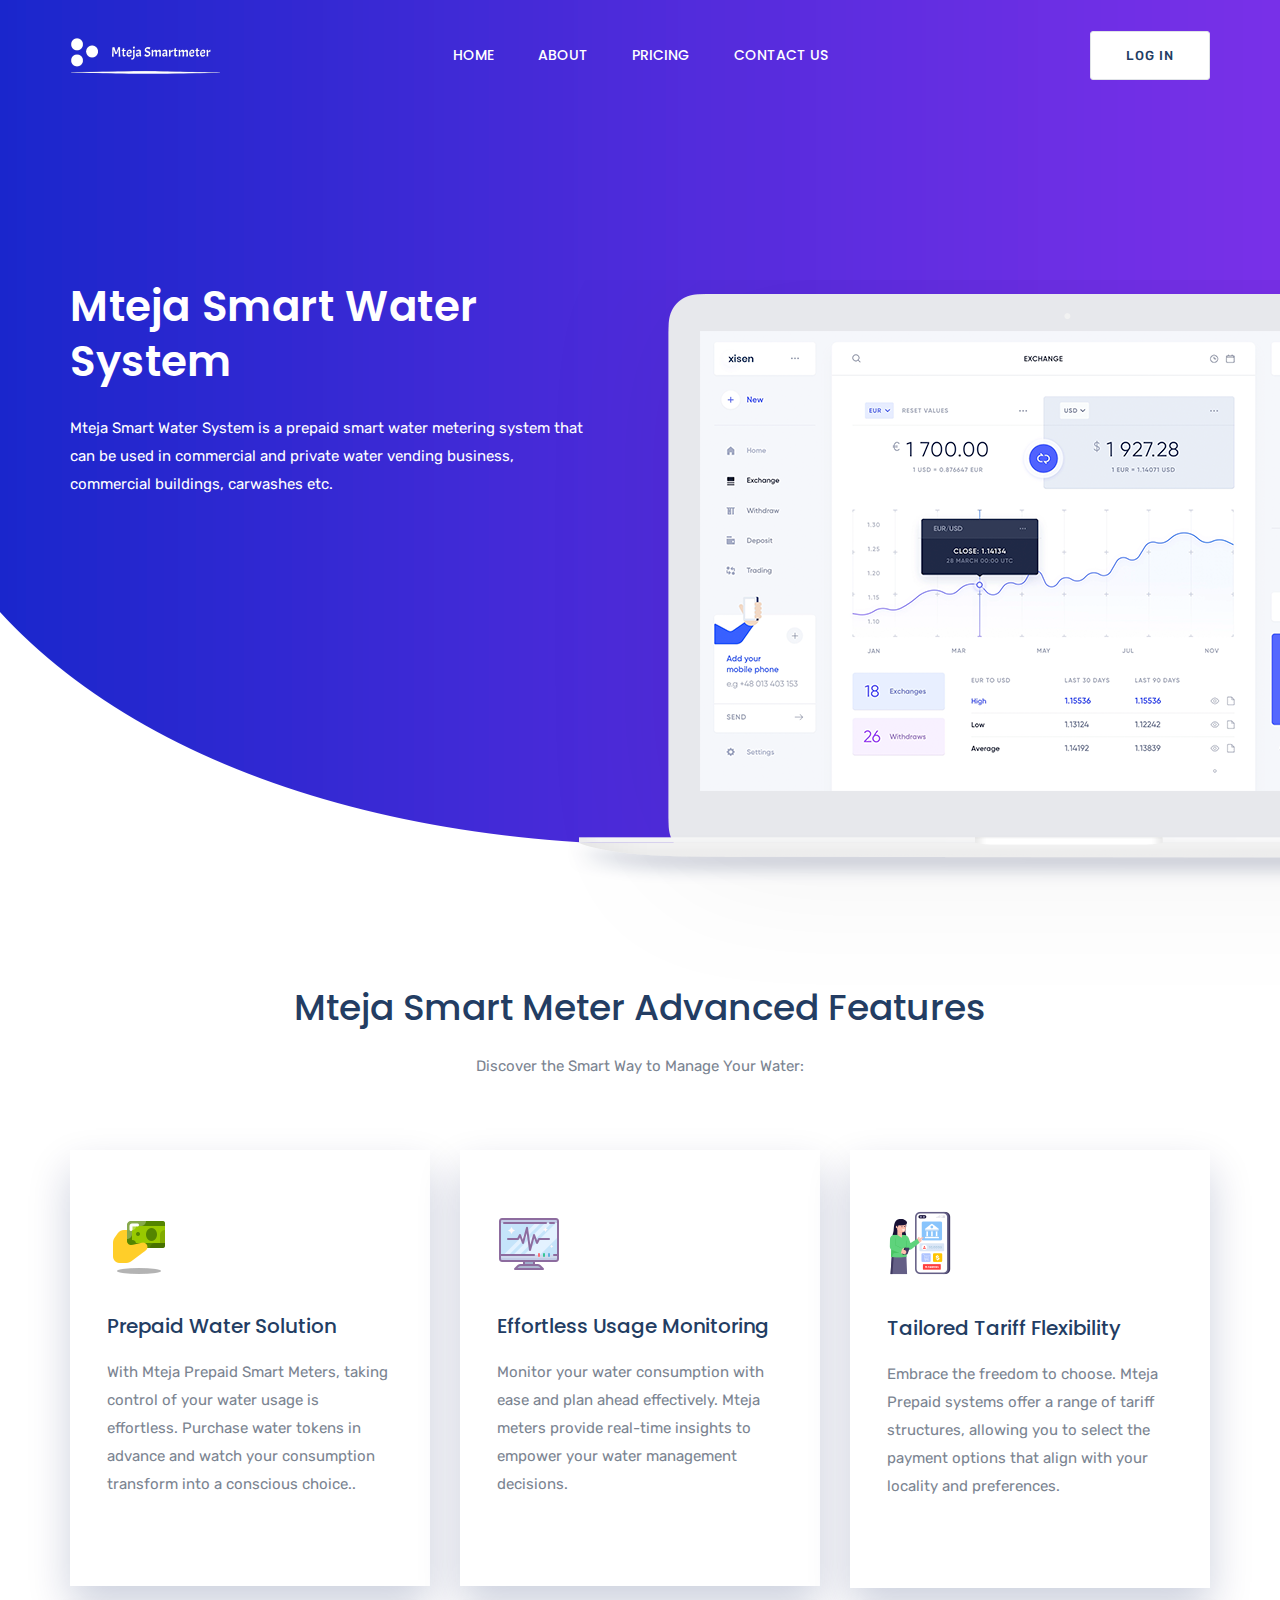
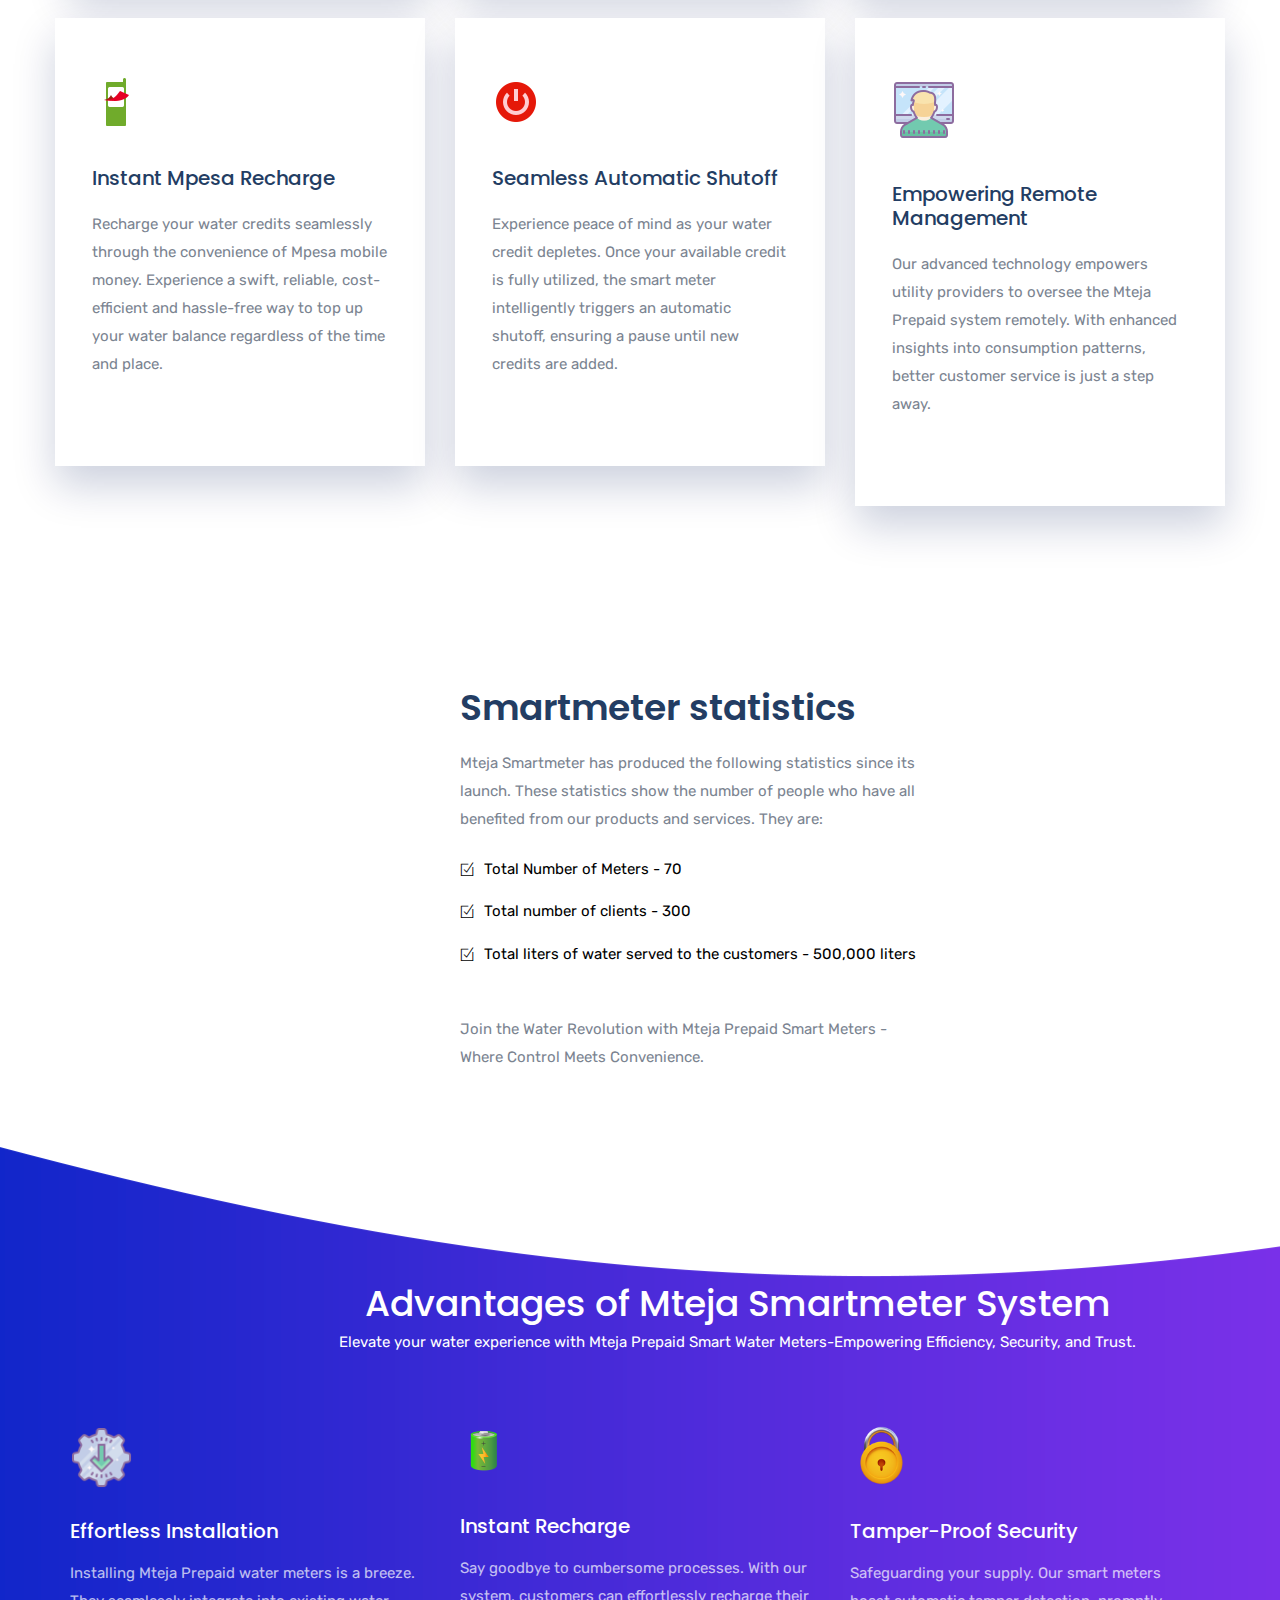
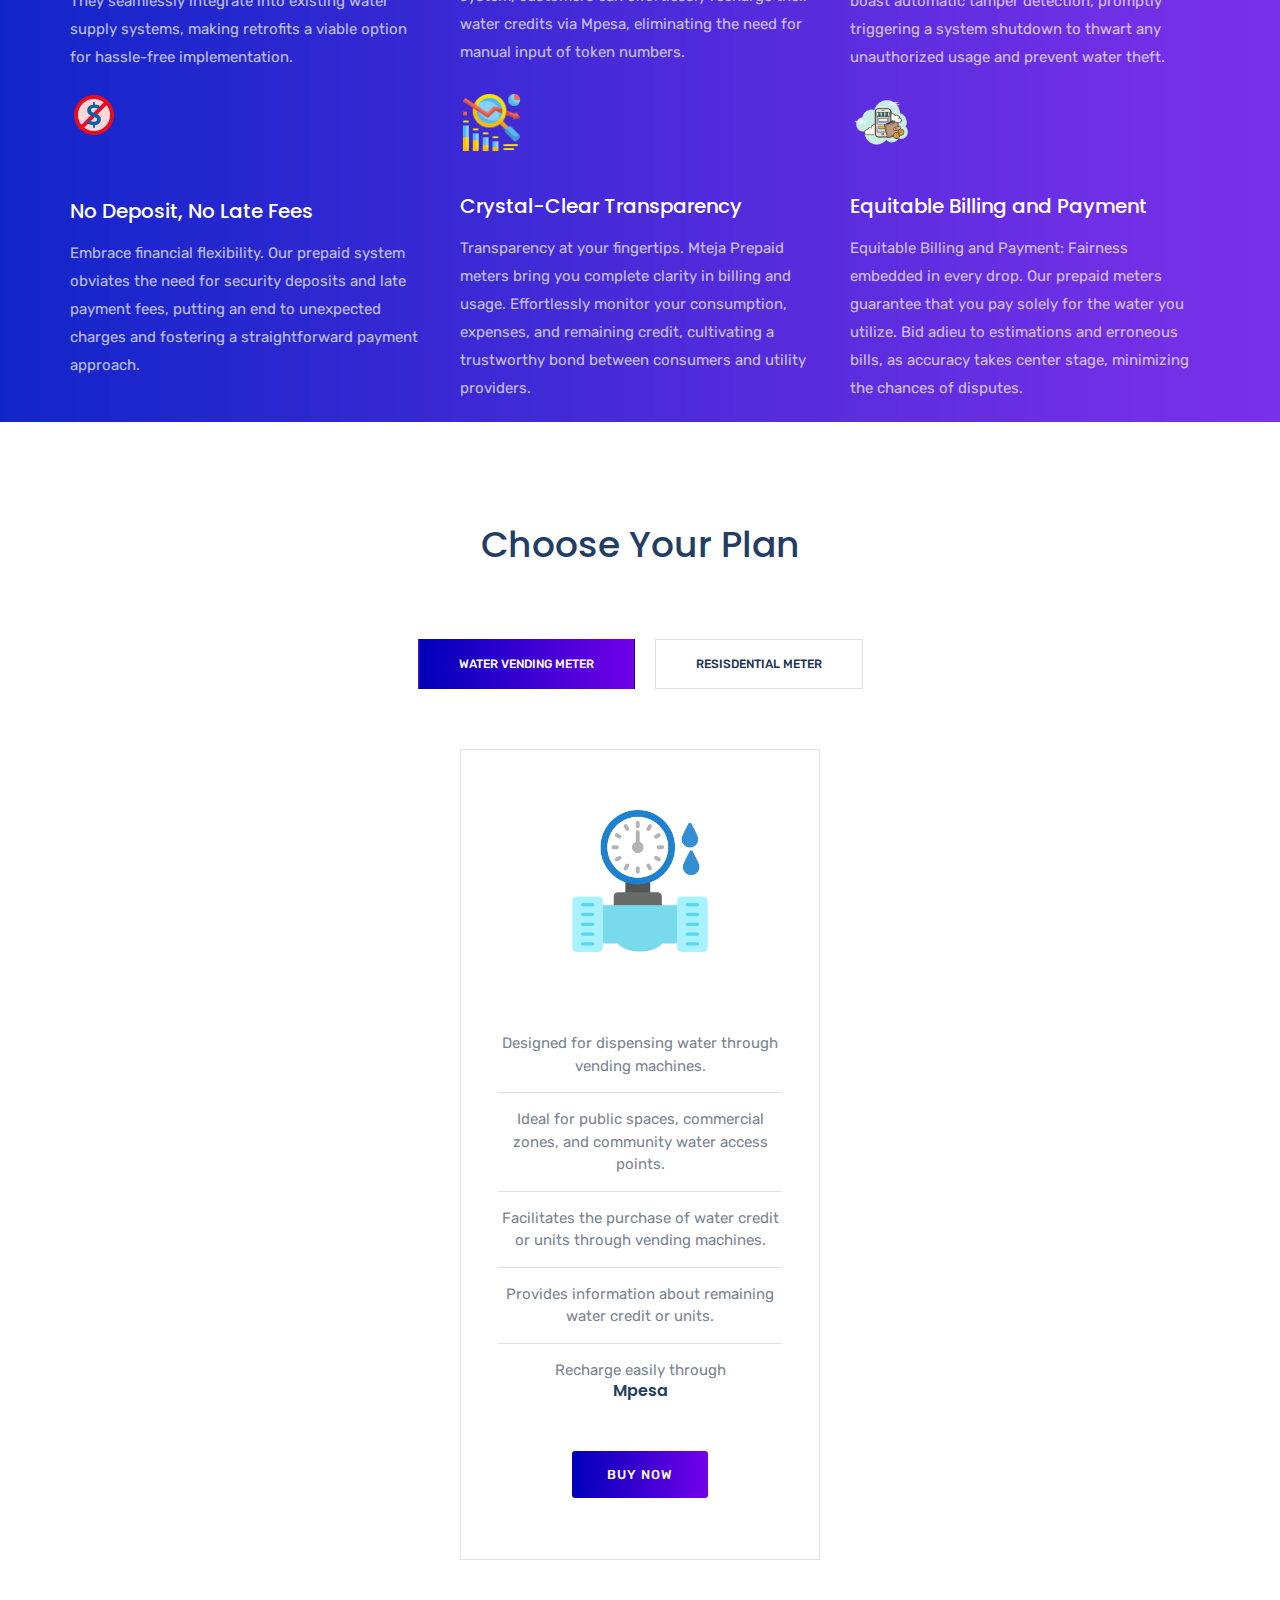
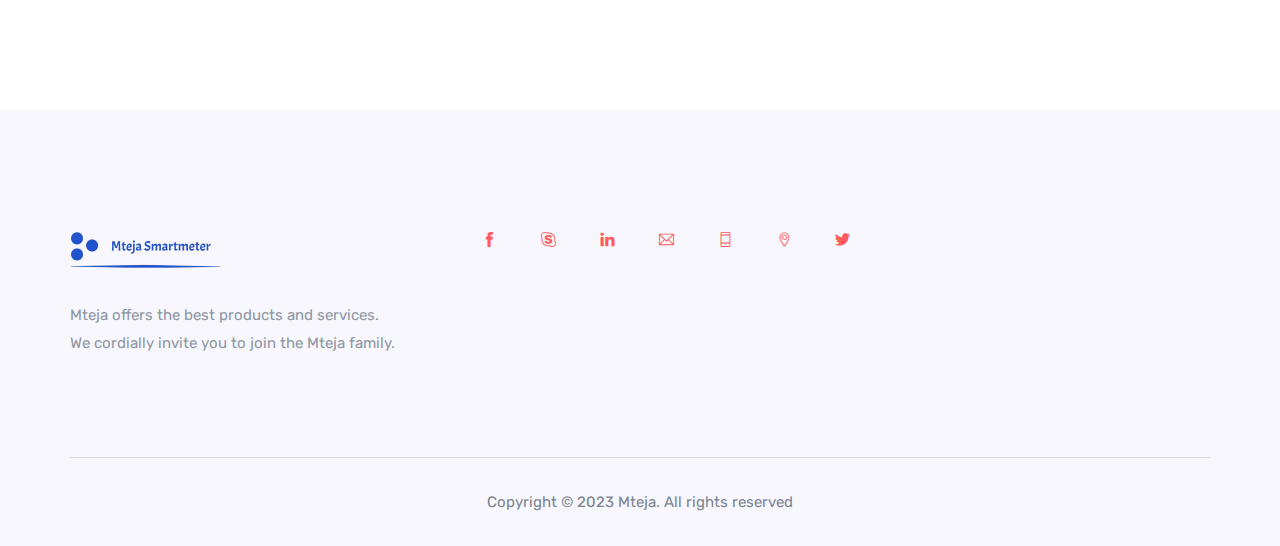
==== commit 80a09b07: "first commit" ====
--- a/index.html
+++ b/index.html
@@ -72,64 +72,66 @@
     </div>
     <!-- preloader end -->
 
-    <!-- header start -->
-    <header id="header-sticky" class="header-transparent header-text-white">
-        <div class="header-area">
-            <div class="container">
-                <div class="position-relative">
-                    <div class="row align-items-center">
-                        <div class="col-xl-2 col-lg-2">
-                            <div class="logo">
-                                 <a href="index.html"> <img src="img/logo/logo-white.png" alt=""> </a>
-                            </div>
-                        </div>
-                        <div class="col-xl-8 col-lg-8 position-static">
-                            <div class="main-menu red-menu white-menu text-center">
-                                <nav id="mobile-menu">
-                                    <ul>
-                                        <li><a href="index.html">Home</a>
-                                            <ul class="submenu">
-                                                <li><a href="index.html">Home</a></li>
-                                            </ul>
-                                        </li>
-                                        <li><a href="#">About</a>
-                                            <ul class="submenu">
-                                                <li class="menu-item-has-children">
-                                                    <a href="about-2.html">Features</a>
-                                                </li>
-                                                <li class="menu-item-has-children"><a href="about.html">Advantages</a>
-                                            </ul>
-                                        </li>
-                                        <li><a href="price.html">Pricing</a>
-                                            <ul class="submenu">
-                                                <li><a href="portfolio.html">Water Vending Meter</a></li>
-                                                <li><a href="p              ortfolio-style-2.html">Residential Meter</a></li>
-                                            </ul>
-                                        </li>
-
-                                        <li><a href="contact.html">Contact Us</a>
-                                            <ul class="submenu">
-                                                <li><a href="contact.html">Contact</a></li>
-                                                <!-- <li><a href="contact-standart.html">contact standart</a></li>
-                                                    <li><a href="contact-minimal.html">contact minimal</a></li> -->
-                                             </ul>
-                                     </li>
-                                    </nav>
-                            </div>
-                            <div class="mobile-menu"></div>
-                        </div>
-                        <div class="col-xl-2 col-lg-2 d-none d-lg-block">
-                            <div class="header-btn text-right">
-                                <a href="https://app.mteja.co.ke/" class="x-btn btn-border btn-squ x-btn-white">Log
-                                    In</a>
-                            </div>
+<!-- header start -->
+<header id="header-sticky" class="header-transparent header-text-white">
+    <div class="header-area">
+        <div class="container">
+            <div class="position-relative">
+                <div class="row align-items-center">
+                    <div class="col-xl-2 col-lg-2">
+                        <div class="logo">
+                            <a href="index.html"> <img src="img/logo/logo-white.png" alt=""> </a>
+                        </div>
+                    </div>
+                    <div class="col-xl-8 col-lg-8 position-static">
+                        <div class="main-menu red-menu white-menu text-center">
+                            <nav id="mobile-menu">
+                                <ul>
+                                    <li><a href="index.html">Home</a>
+                                        <ul class="submenu">
+                                            <li><a href="index.html">Home</a></li>
+                                        </ul>
+                                    </li>
+                                    <li><a href="#">About</a>
+                                        <ul class="submenu">
+                                            <li class="menu-item-has-children">
+                                                <a href="about-2.html">Features</a>
+                                            </li>
+                                            <li class="menu-item-has-children"><a href="about.html">Advantages</a>
+                                        </ul>
+                                    </li>
+                                    <li><a href="index.html#pricing">Pricing</a>
+                                        <ul class="submenu">
+                                            <li><a href="index.html#pricing">Water Vending Meter</a></li>
+                                            <li><a href="index.html#pricing">Residential Meter</a></li>
+                                        </ul>
+                                    </li>
+
+                                    <li><a href="contact.html">Contact Us</a>
+                                        <ul class="submenu">
+                                            <li><a href="contact.html">Contact</a></li>
+                                            <!-- <li><a href="contact-standart.html">contact standart</a></li>
+                                                <li><a href="contact-minimal.html">contact minimal</a></li> -->
+                                        </ul>
+                                    </li>
+                                </ul>
+                            </nav>
+                        </div>
+                        <div class="mobile-menu"></div>
+                    </div>
+                    <div class="col-xl-2 col-lg-2 d-none d-lg-block">
+                        <div class="header-btn text-right">
+                            <a href="https://app.mteja.co.ke/" class="x-btn btn-border btn-squ x-btn-white">Log
+                                In</a>
                         </div>
                     </div>
                 </div>
             </div>
         </div>
-    </header>
-    <!-- header end -->
+    </div>
+</header>
+<!-- header end -->
+
 
     <main>
 
@@ -258,24 +260,25 @@
             <!-- xn-about-area  -->
             <div class="xn-about-area pt-110 fix">
                 <div class="container">
-                    <div class="row">
-                        <div class="col-xl-6 col-lg-6">
+                    <div class="row justify-content-center">
+                       <!-- <div class="col-xl-6 col-lg-6">
                             <div class="xn-about-img mb-30 wow fadeInLeft animated" data-wow-duration="0.9s"
                                 data-wow-delay=".5s">
                                 <img src="img/bg/fea-4.png" alt="">
                             </div>
-                        </div>
+                        </div> -->
+                    
+
                         <div class="col-xl-5 col-lg-5 offset-lg-1">
                             <div class="xn-about-content mb-30 pt-40">
                                 <h2>Smartmeter statistics</h2>
                                 <p>Mteja Smartmeter has produced the following statistics since its launch. These
-                                    statistics show the number of people who have all benefited from out products and
-                                    services. The statistics major on the following:</p>
+                                    statistics show the number of people who have all benefited from our products and
+                                    services. They are:</p>
                                 <ul>
-                                    <li><i class="ti-check-box"></i> <span>Total Number of Meters</span></li>
-                                    <li><i class="ti-check-box"></i> <span>Total number of clients</span></li>
-                                    <li><i class="ti-check-box"></i> <span>Total liters of water served to the customers
-                                            by our meters</span></li>
+                                    <li style= "color: black;"><i class="ti-check-box"></i> <span>Total Number of Meters - 70</span></li>
+                                    <li style="color: black;"><i class="ti-check-box"></i> <span>Total number of clients - 300</span></li>
+                                    <li style="color: black;"><i class="ti-check-box"></i> <span>Total liters of water served to the customers - 500,000 liters</span></li>
                                 </ul>
                                 <p>Join the Water Revolution with Mteja Prepaid Smart Meters - Where Control Meets
                                     Convenience.</p>
@@ -286,15 +289,15 @@
                         </div>
                     </div>
 
-                    <div class="col-xl-6 col-lg-6">
+                   <!-- <div class="col-xl-6 col-lg-6">
                         <div class="xn-about-img-right mb-30 pl-70 wow fadeInRight animated" data-wow-duration="1.5s"
                             data-wow-delay=".5s">
-                            <!-- <img src="img/bg/fea-41.png" alt=""> -->
-                        </div>
-                    </div>
-                </div>
-            </div>
-        </div>
+                            <img src="img/bg/fea-41.png" alt=""> 
+                        </div>
+                    </div> -->
+                </div>
+            </div>
+        
         <!-- xn-about-area end -->
 
         <!-- people-area -->
@@ -389,7 +392,7 @@
         <!-- people-area end -->
 
         <!-- pricing-area -->
-        <section class="pricing-area pt-100 pb-120">
+        <section id="pricing" class="pricing-area pt-100 pb-120">
             <div class="container">
                 <div class="row">
                     <div class="col-xl-8 col-lg-10 offset-lg-1 offset-xl-2">
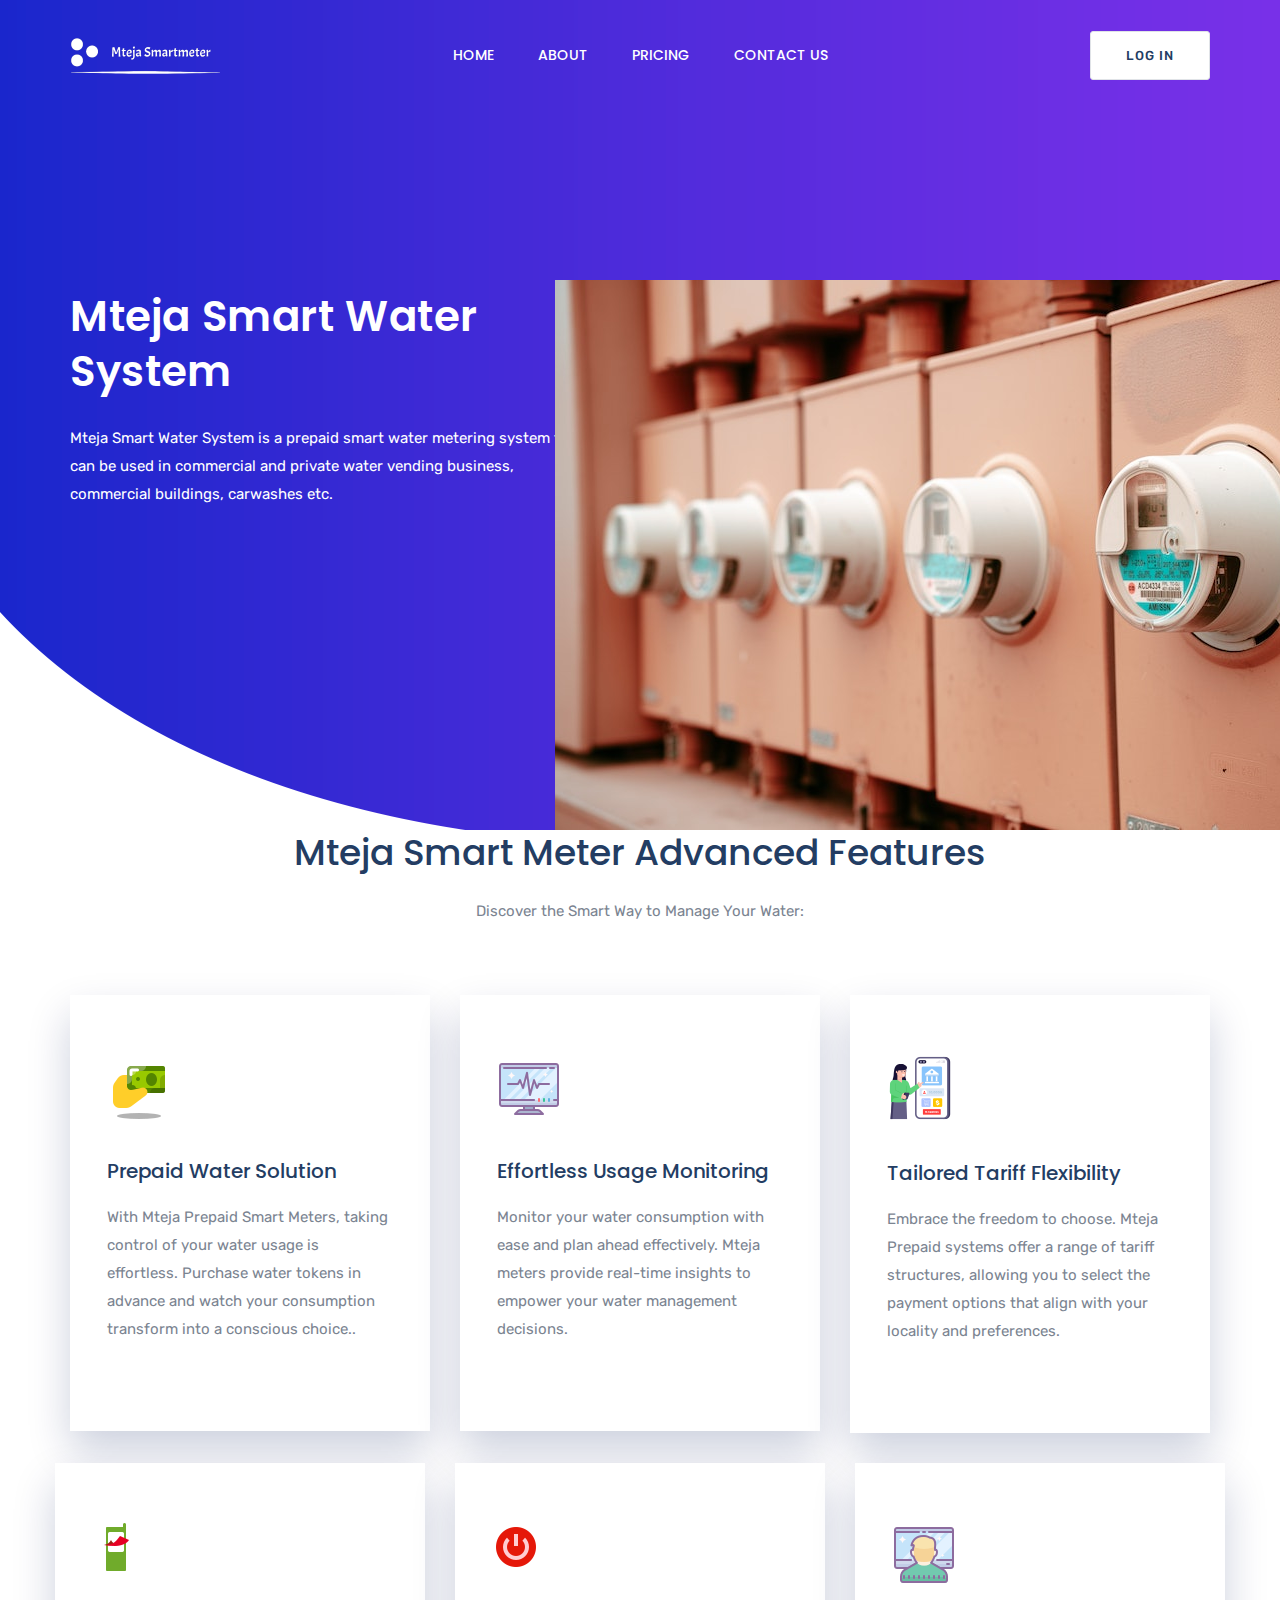
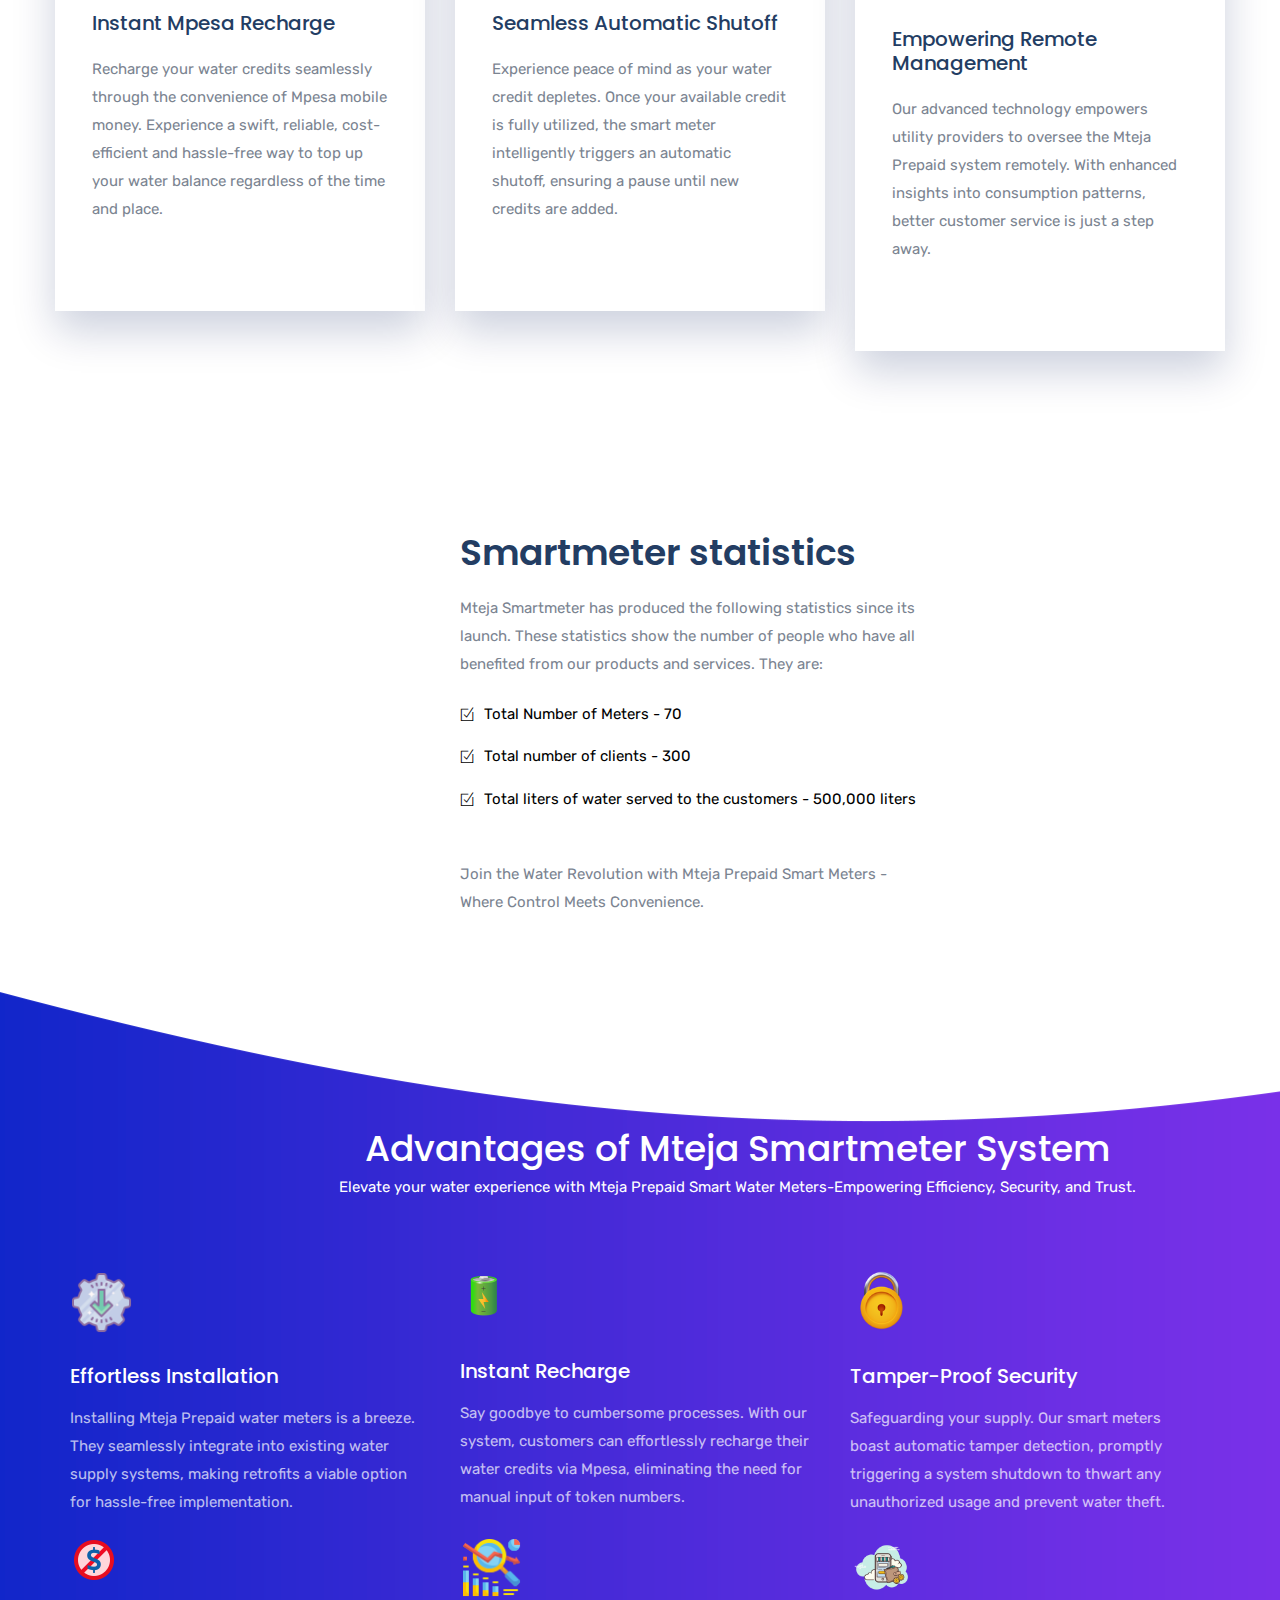
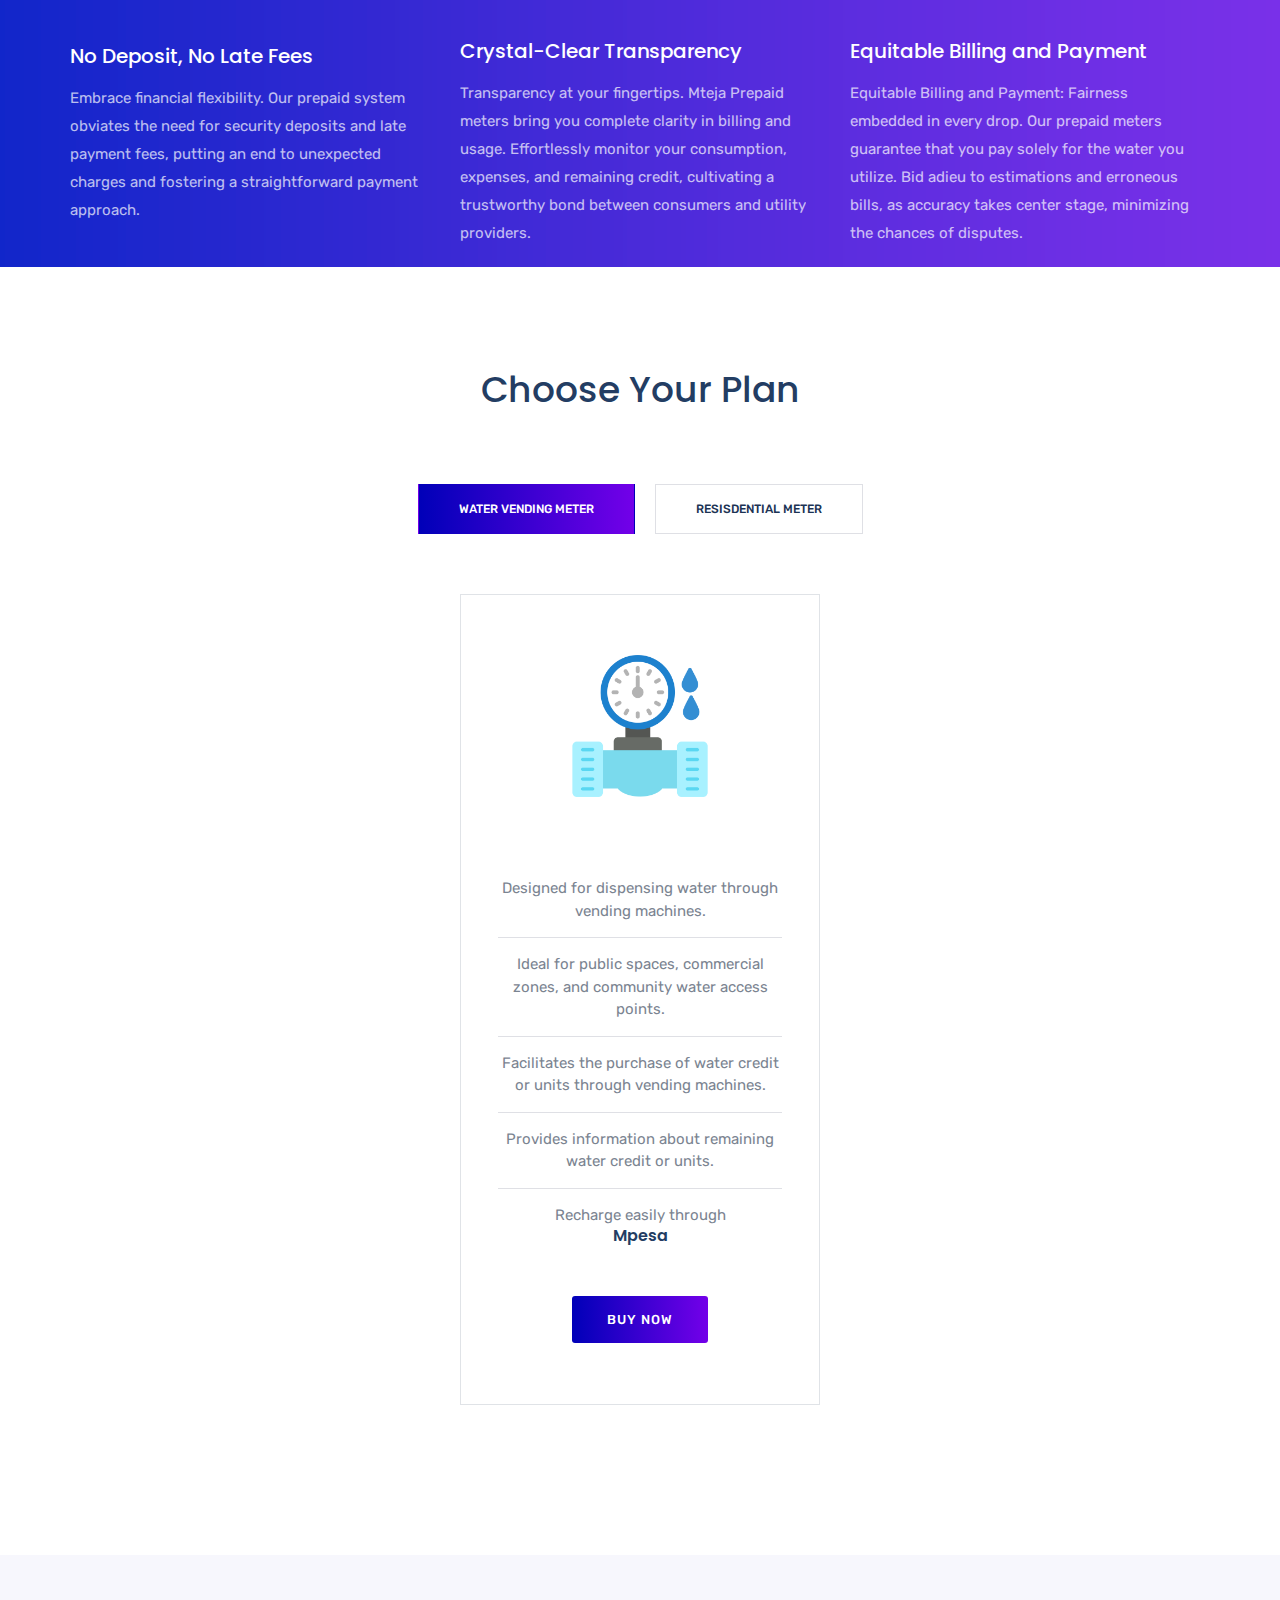
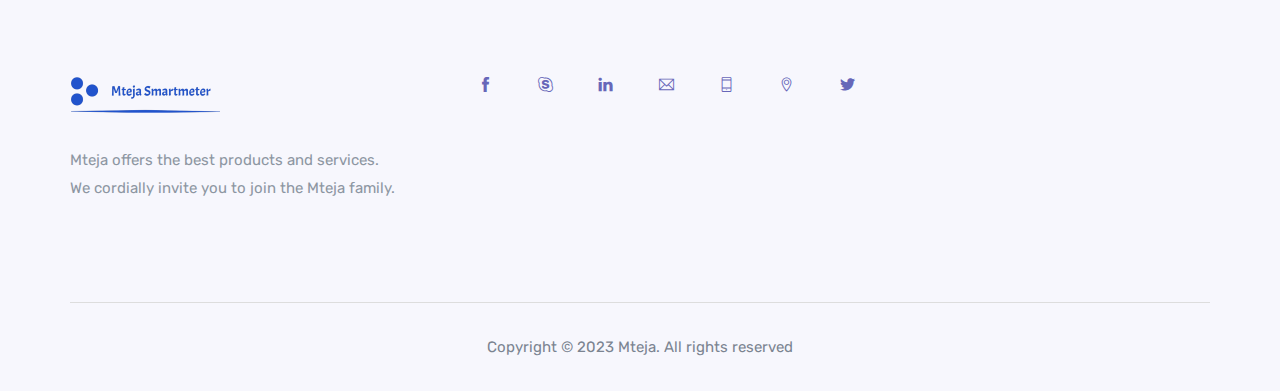
==== commit aa494566: "first commit" ====
--- a/index.html
+++ b/index.html
@@ -142,16 +142,17 @@
                 <div class="container">
                     <div class="row">
                         <div class="col-xl-6 col-lg-6 col-md-10">
-                            <div class="slider-text-4 pt-0">
+                            <div class="slider-text-4 pt-10">
                                 <h2 class="wow fadeInUp animated" data-wow-delay="0.5s">Mteja Smart Water System</h2>
                                 <p class="wow fadeInUp animated" data-wow-delay="0.7s">Mteja Smart Water System is a
-                                    prepaid smart water metering system that can be used in commercial and private water
+                                    prepaid smart water metering system 
+                                    that can be used in commercial and private water
                                     vending business, commercial buildings, carwashes etc.</p>
                             </div>
                         </div>
                         <div class="col-xl-6 col-lg-6 d-none d-lg-block">
                             <div class="slider-img-2 wow fadeInRight animated" data-wow-duration="2.5s">
-                                <img src="img/slider/01_Home.png" alt="">
+                                <img src="img/slider/homemeter1.jpg" alt="">
                             </div>
                         </div>
                     </div>
--- a/css/default.css
+++ b/css/default.css
@@ -798,3 +798,11 @@
     justify-content: space-around; /* Adjust to space the icons as desired */
     width: 250%; /* Ensure the row takes up the full width */
 }
+.footer-social-horizontal a {
+    color: rgb(103, 103, 185); /* Change the color property to blue */
+}
+
+/* Optional: If you want to add some spacing between the icons */
+.footer-social-horizontal a + a {
+    margin-left: 10px; /* Adjust the margin as needed */
+}--- a/css/responsive.css
+++ b/css/responsive.css
@@ -857,3 +857,13 @@
 .main-image-shape {
 	width: 300px;
 }
+/* Add this CSS code to your stylesheet or in a <style> tag in your HTML document */
+.footer-social-horizontal a {
+    color: blue; /* Change the color property to blue */
+}
+
+/* Optional: If you want to add some spacing between the icons */
+.footer-social-horizontal a + a {
+    margin-left: 10px; /* Adjust the margin as needed */
+}
+}					}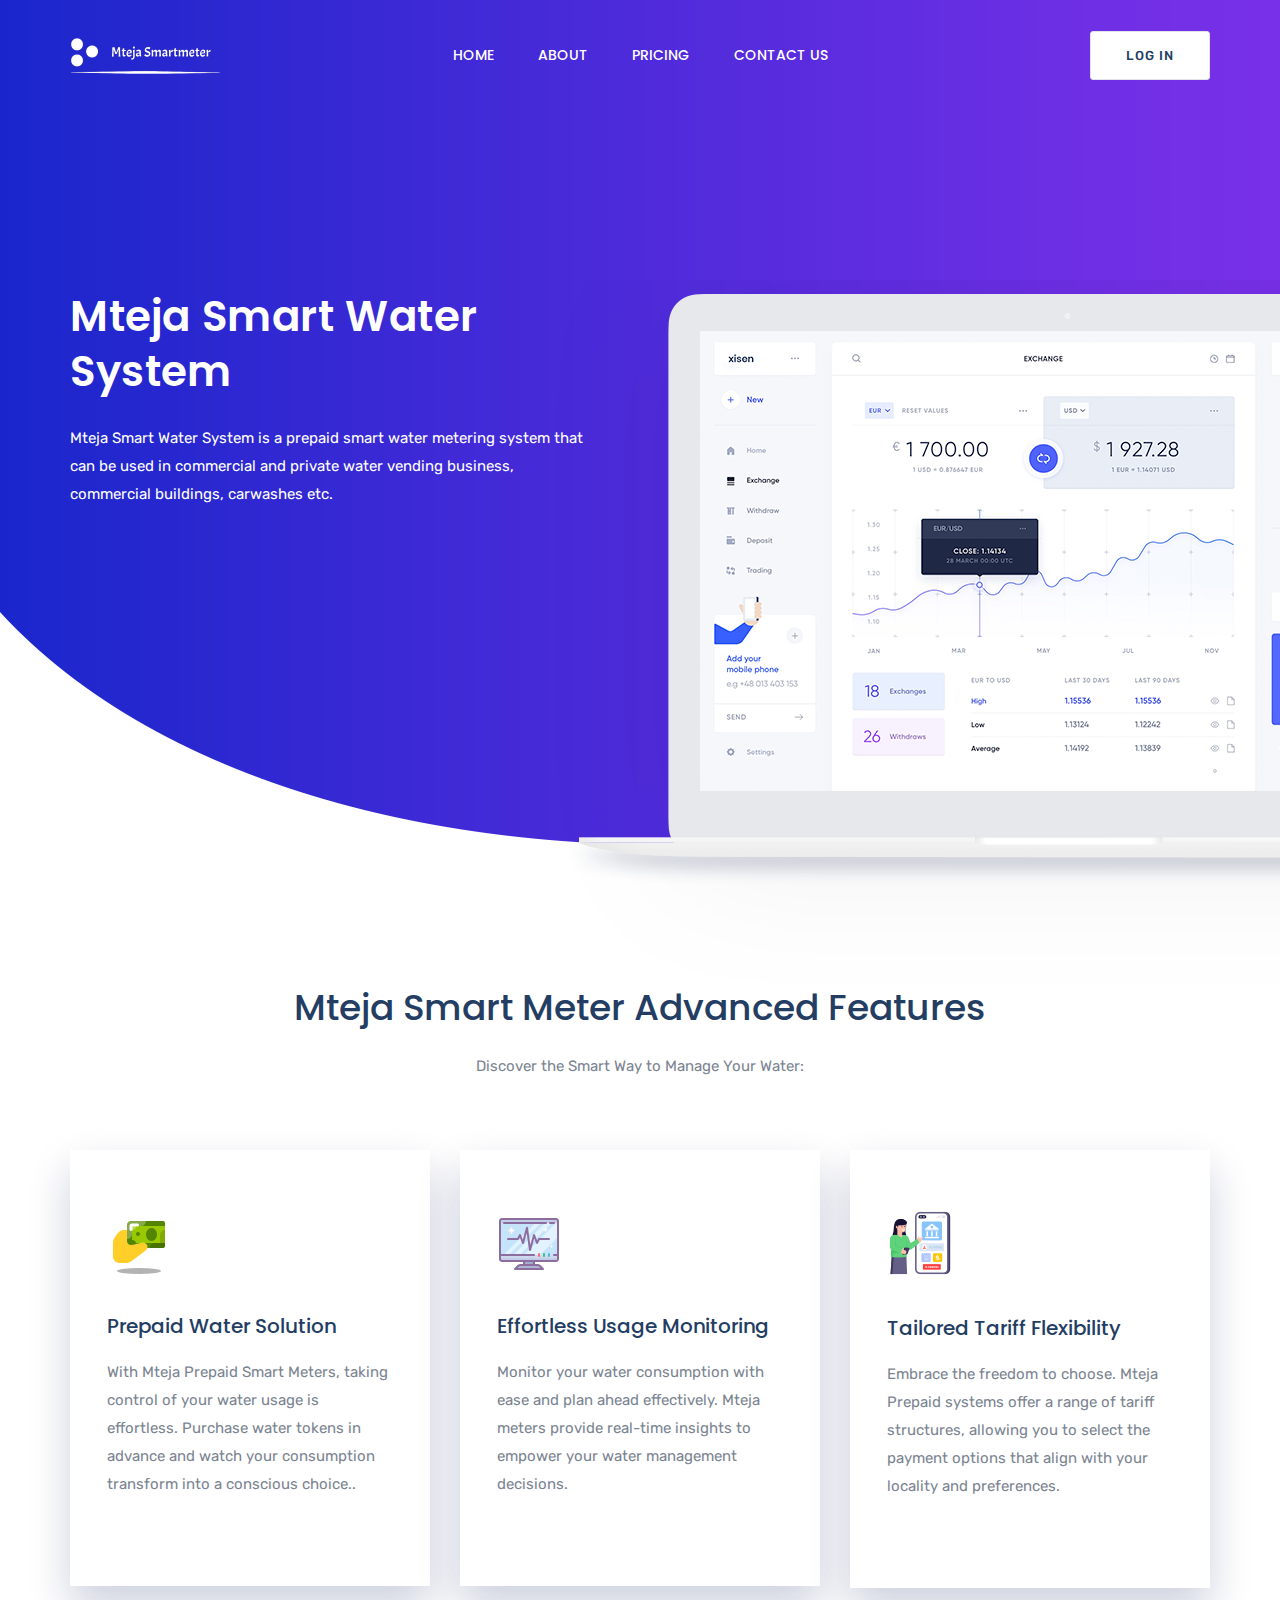
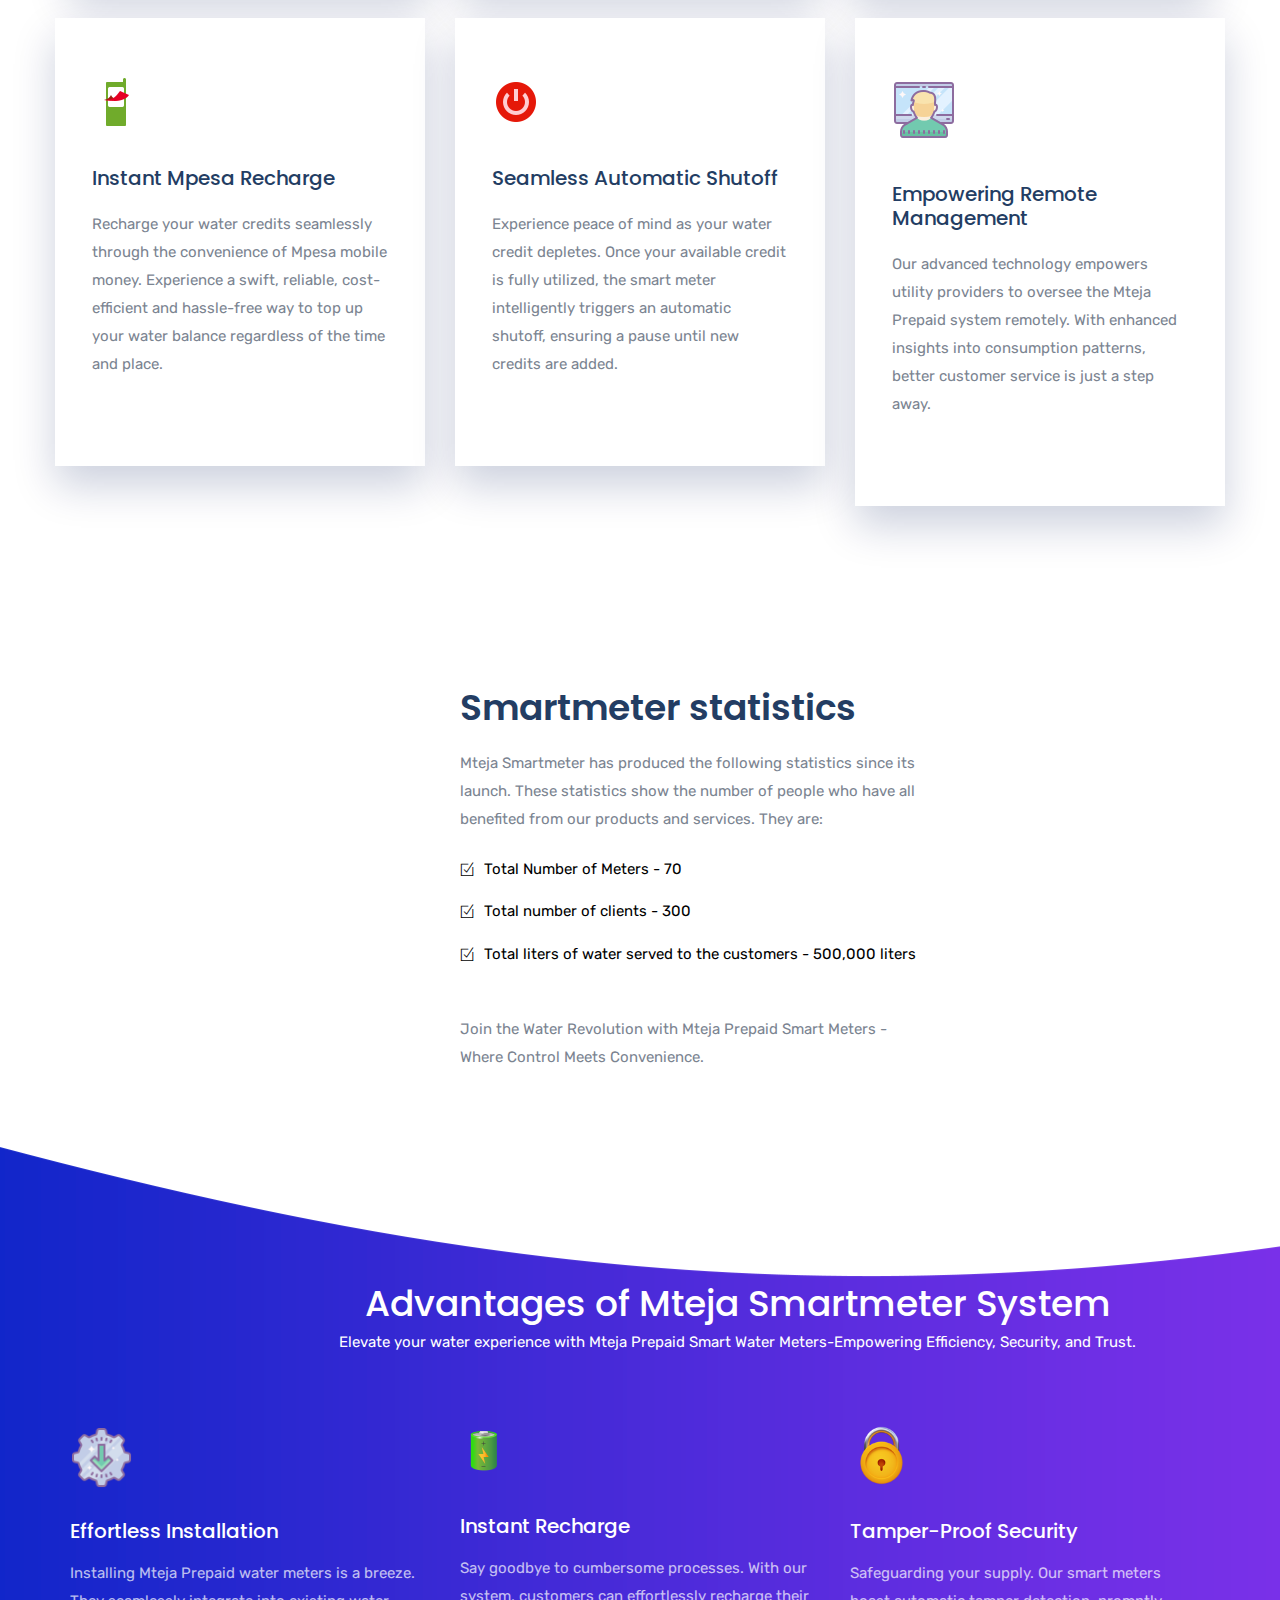
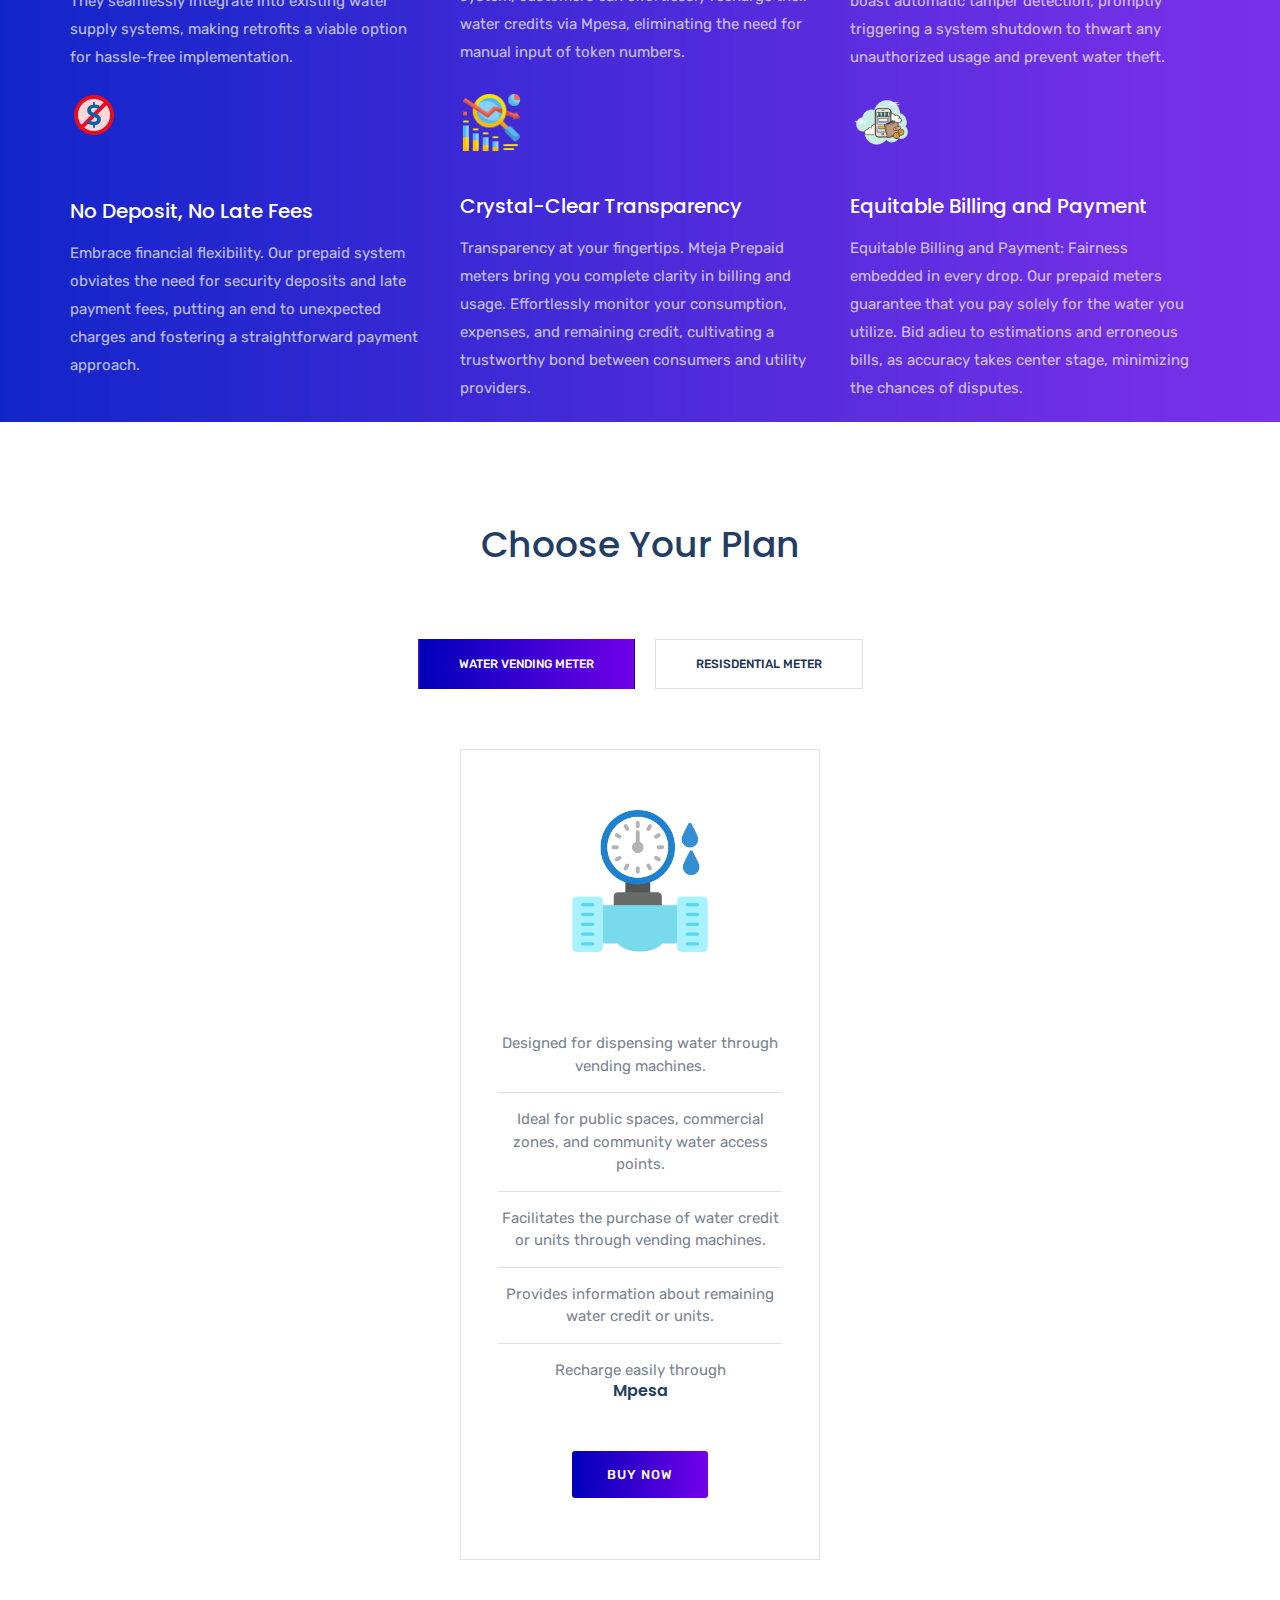
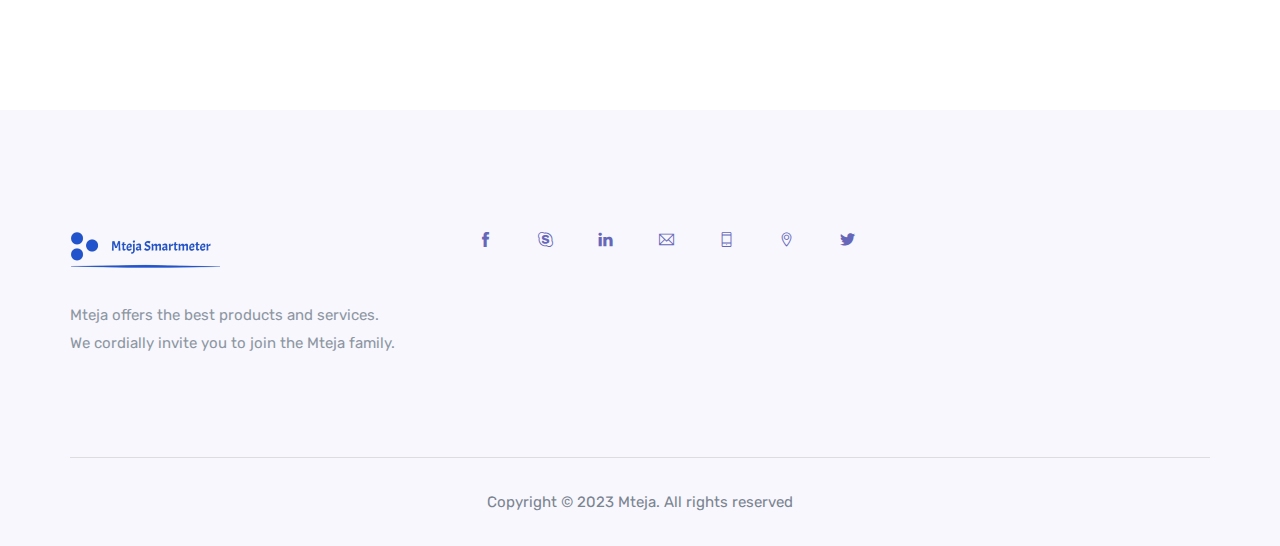
==== commit 8435c790: "first commit" ====
--- a/index.html
+++ b/index.html
@@ -152,7 +152,7 @@
                         </div>
                         <div class="col-xl-6 col-lg-6 d-none d-lg-block">
                             <div class="slider-img-2 wow fadeInRight animated" data-wow-duration="2.5s">
-                                <img src="img/slider/homemeter1.jpg" alt="">
+                                <img src="img/slider/01_Home.png" alt="">
                             </div>
                         </div>
                     </div>
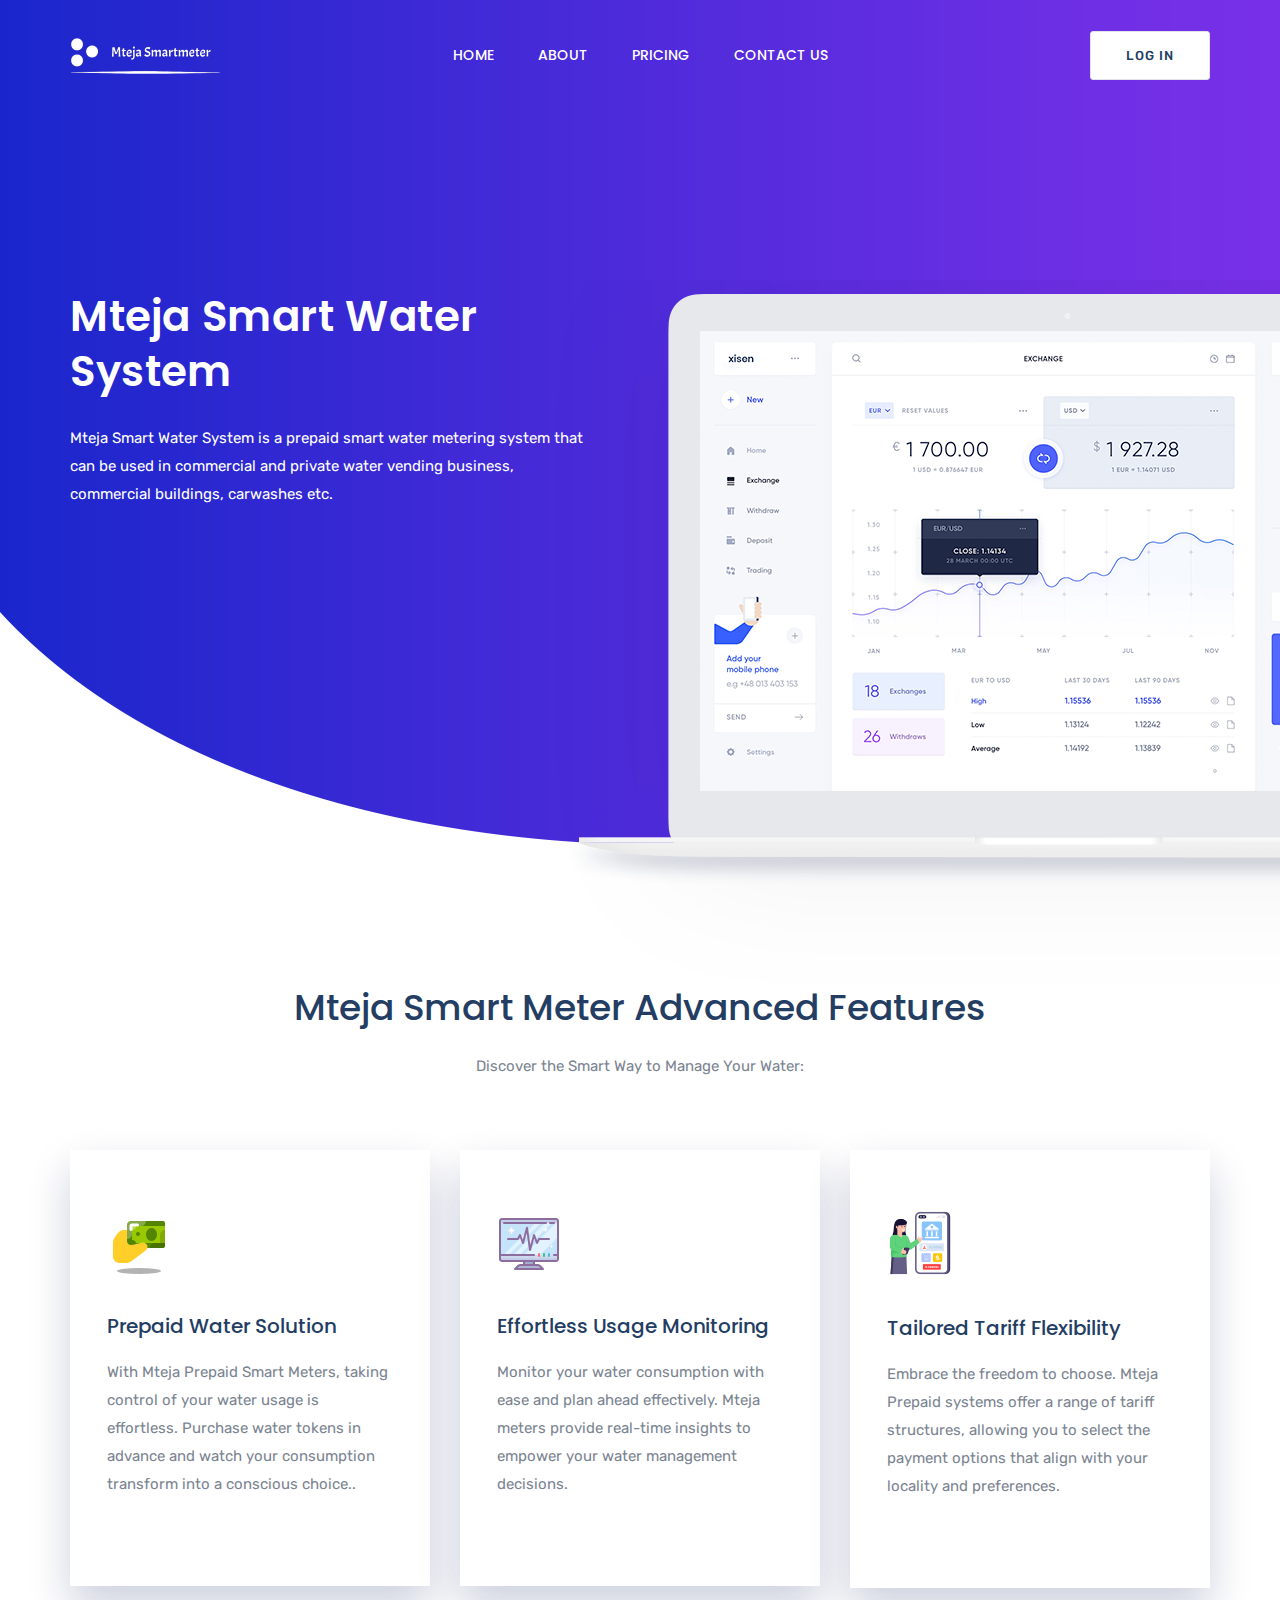
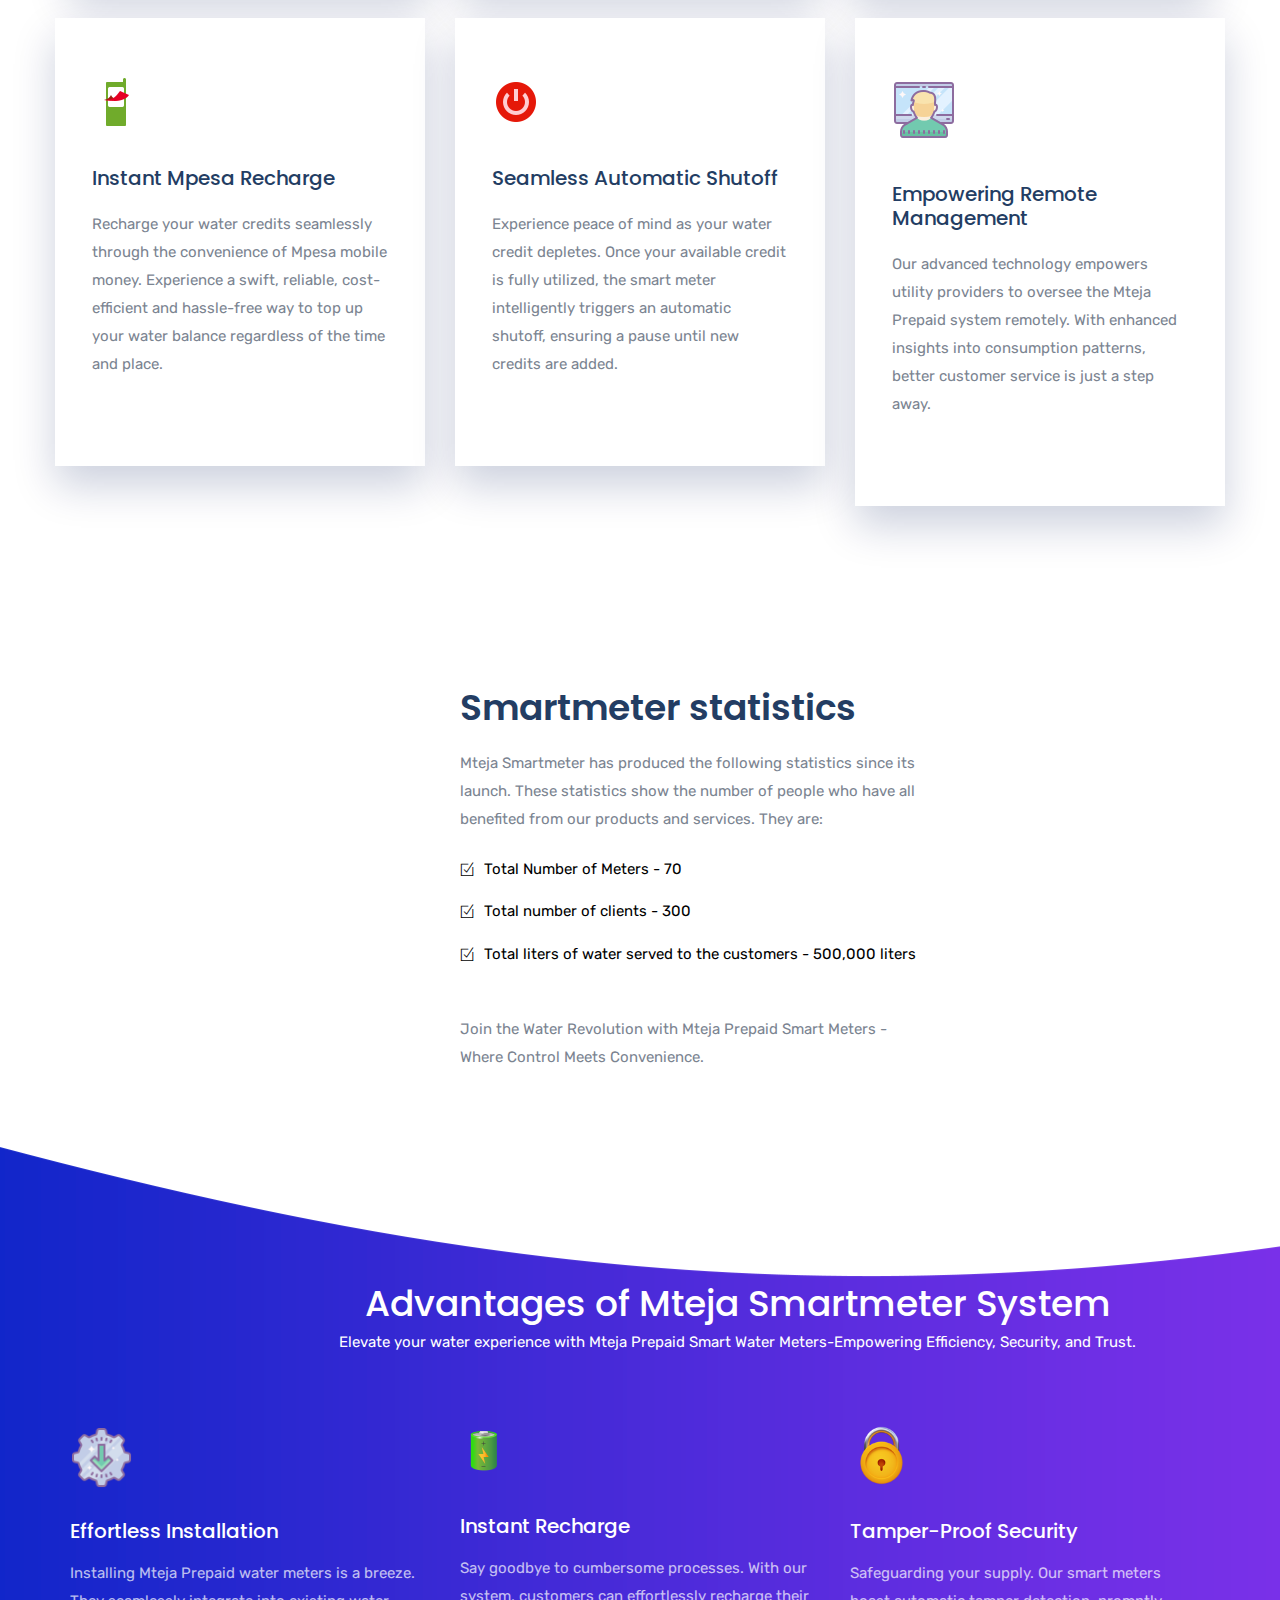
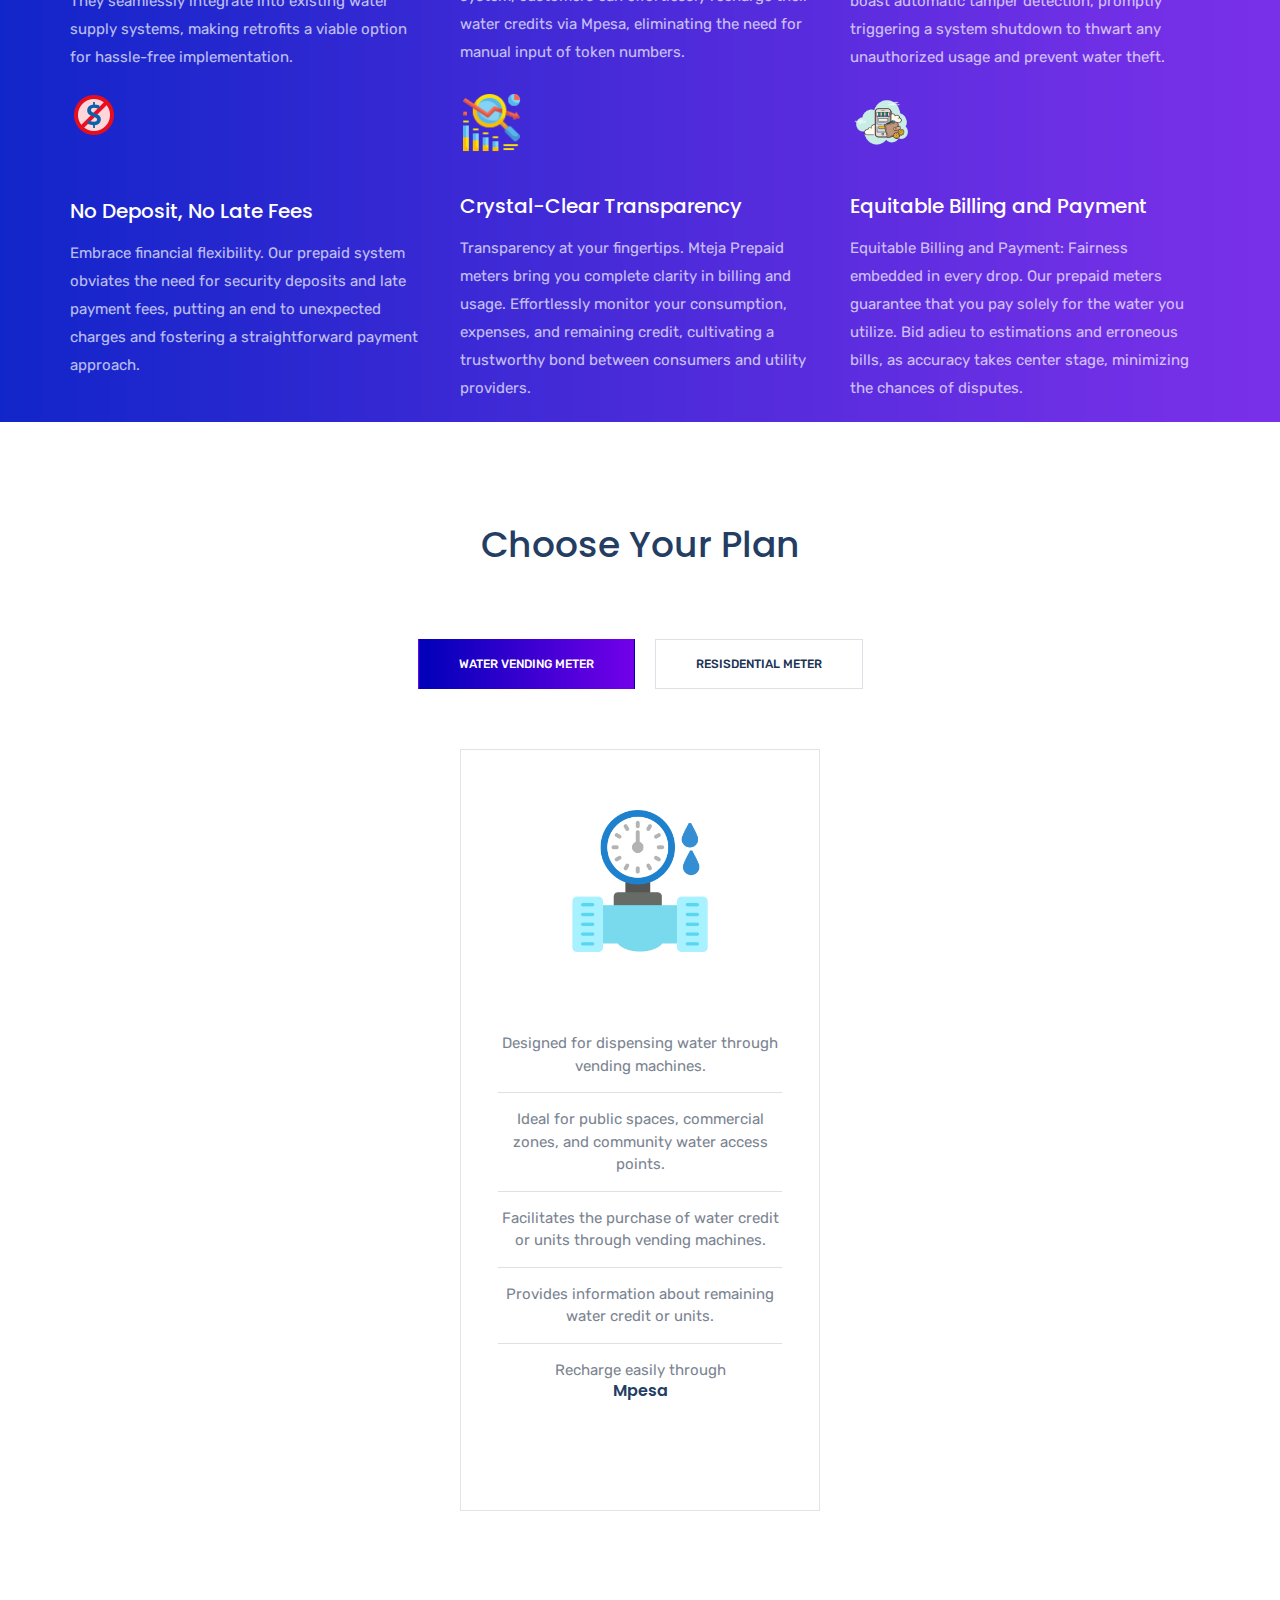
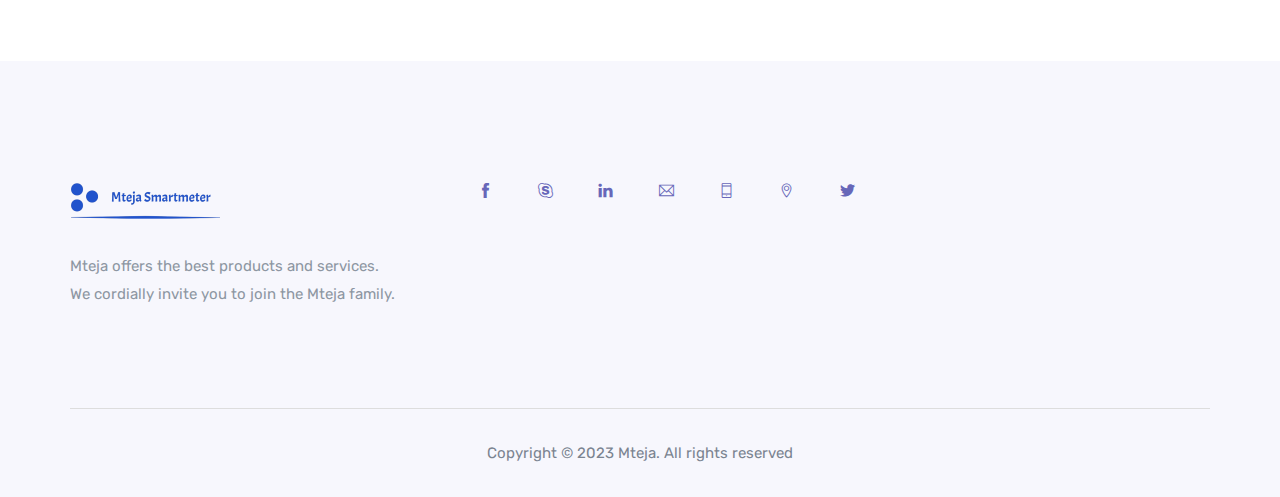
==== commit 8e2fc75c: "first commit" ====
--- a/index.html
+++ b/index.html
@@ -438,7 +438,7 @@
                                             <li>Recharge easily through<h6>Mpesa</h6>
                                             </li>
                                         </ul>
-                                        <a href="#" class="btn-grad-4"><span>Buy Now</span></a>
+                                      <!--  <a href="#" class="btn-grad-4"><span>Buy Now</span></a> -->
                                     </div>
                                 </div>   
                             </div>
